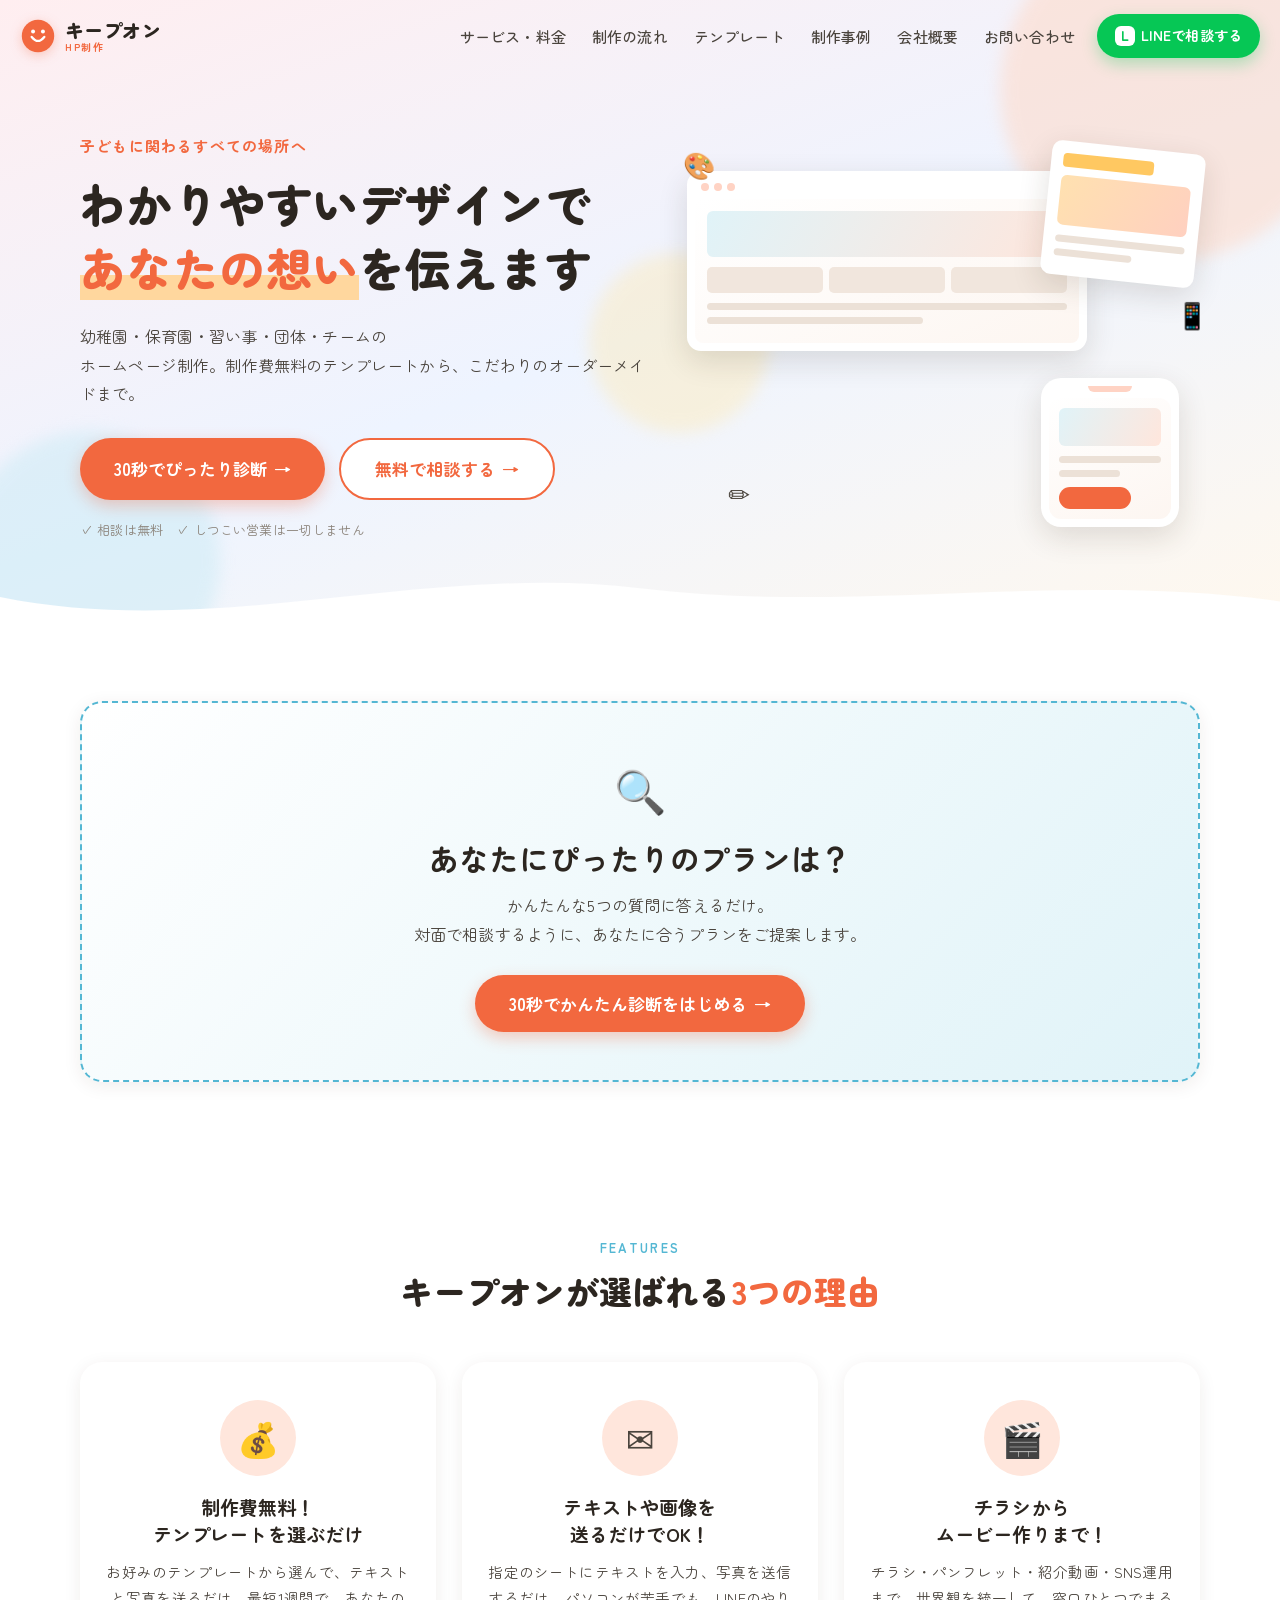
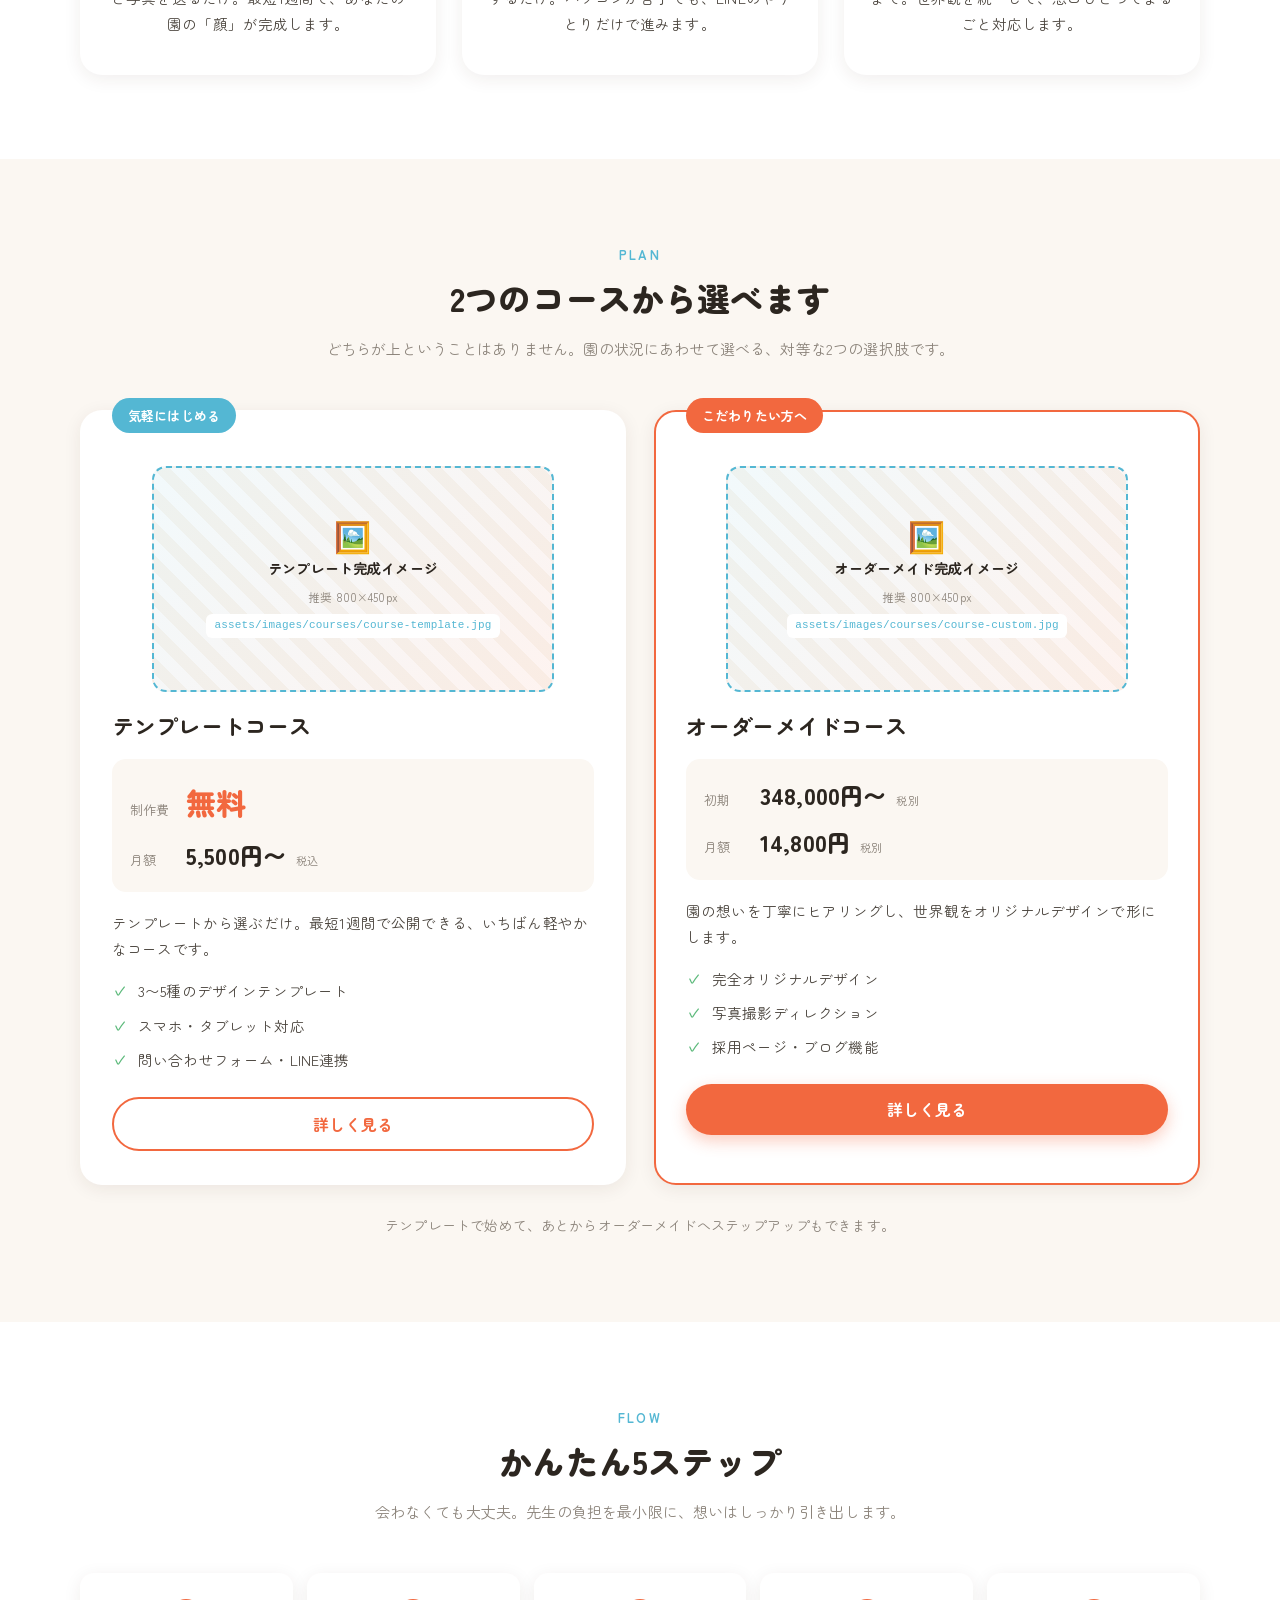
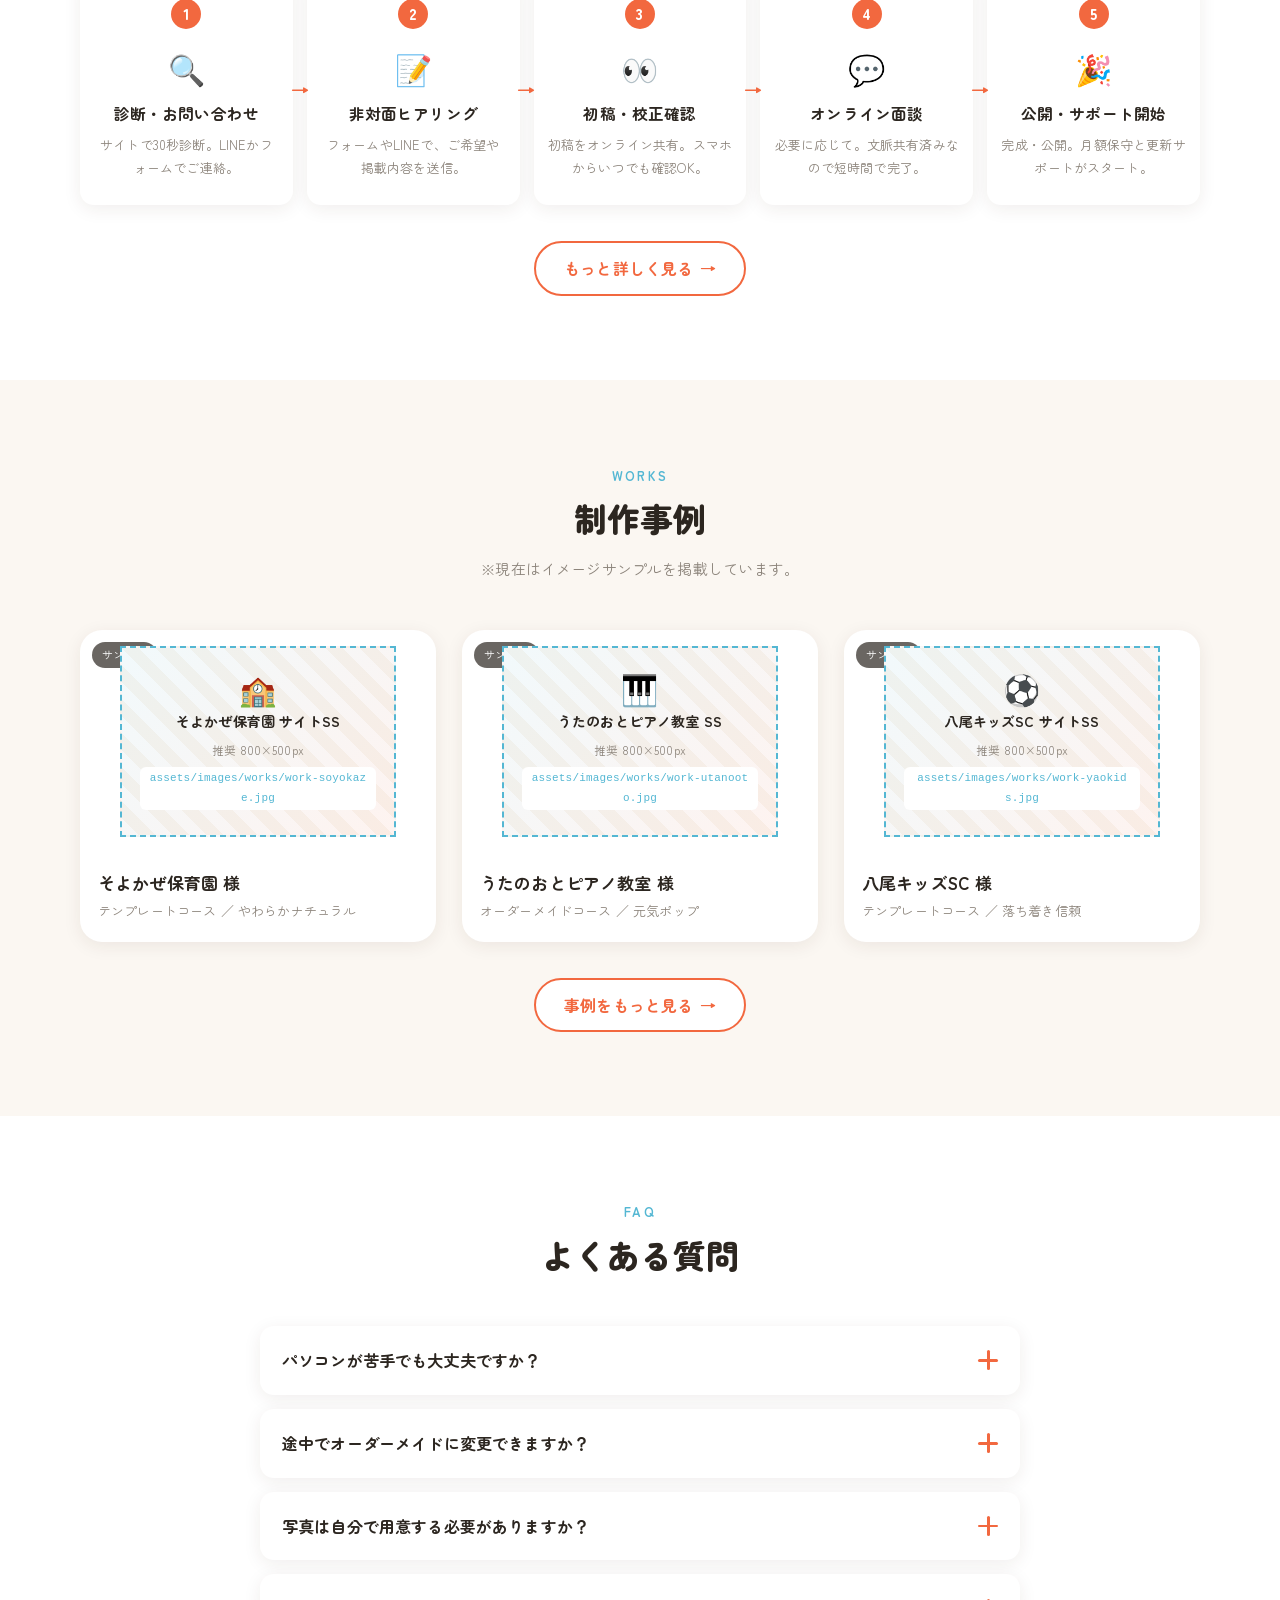
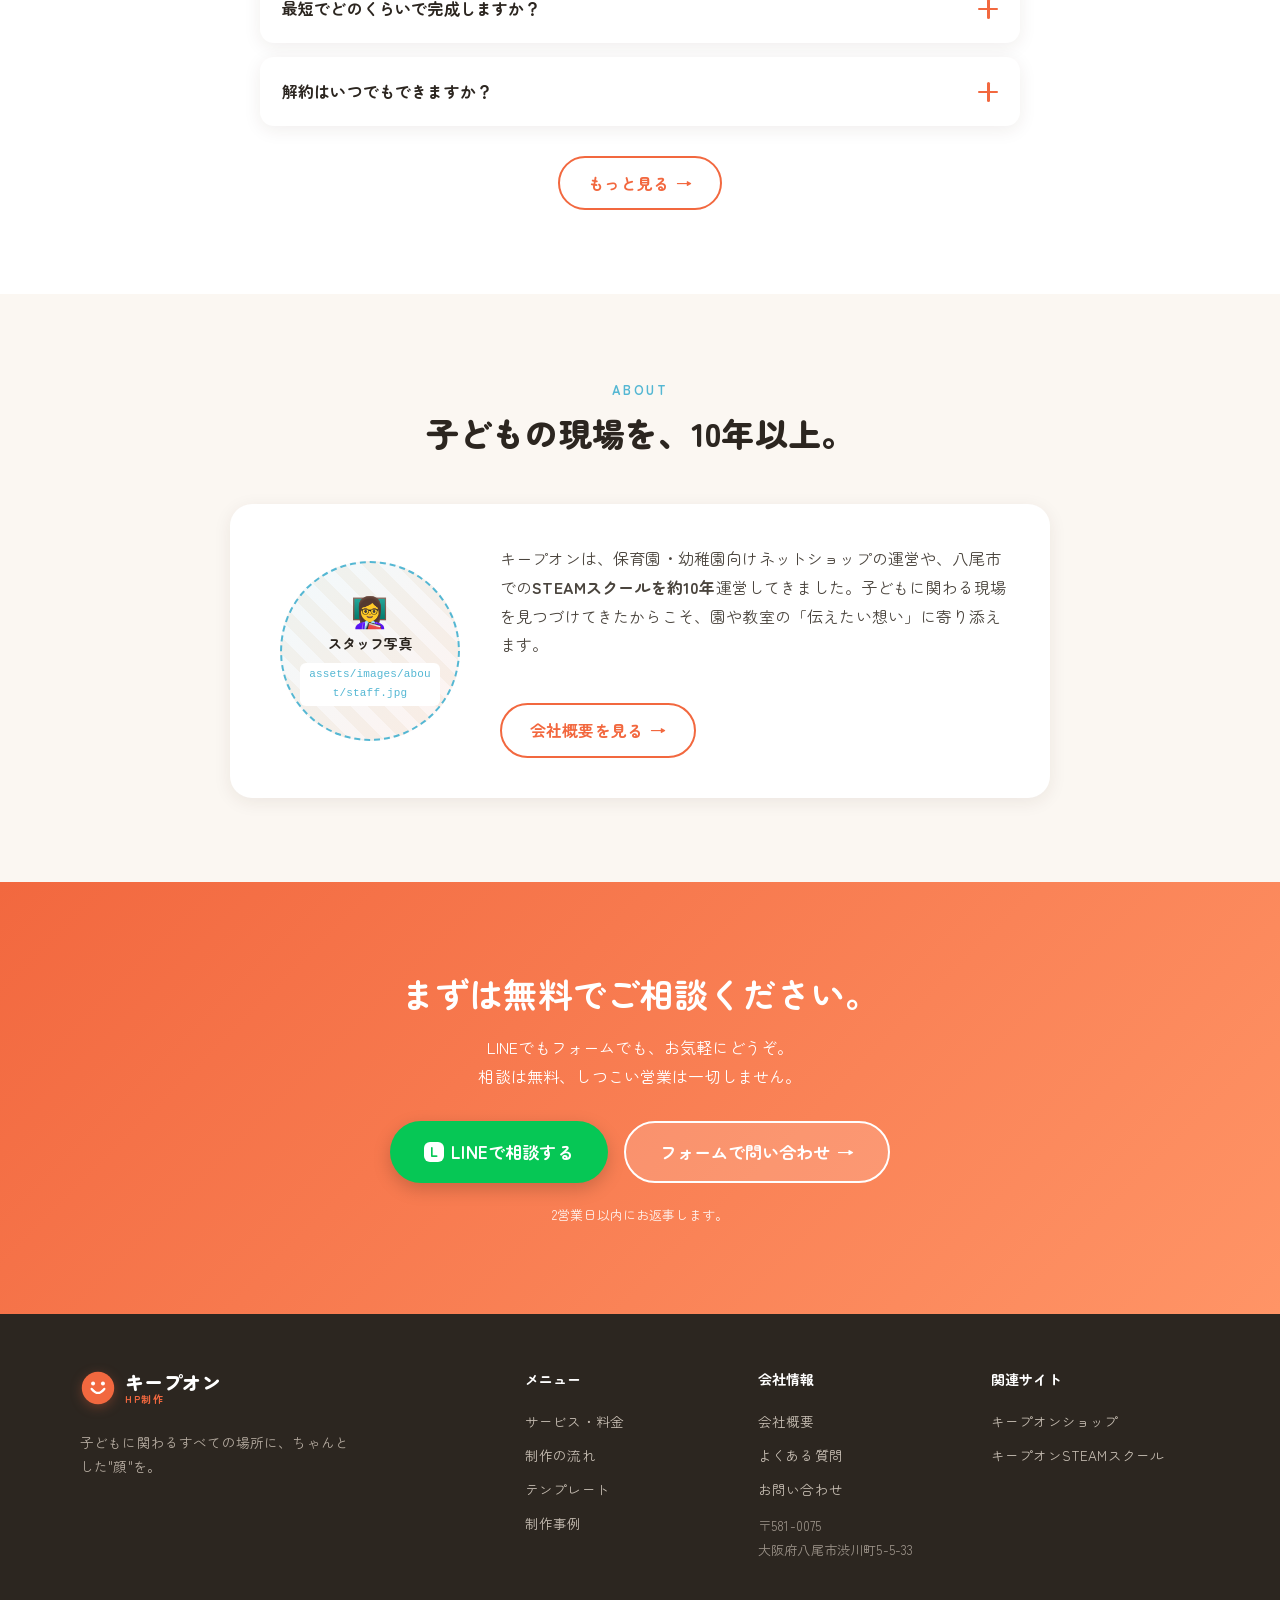
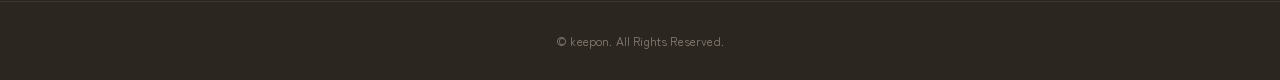
==== index.html @ 85064683 "もも更新" ====
<!DOCTYPE html>
<html lang="ja">
<head>
<meta charset="UTF-8" />
<meta name="viewport" content="width=device-width, initial-scale=1.0" />
<title>子供向けサービス専門のHP制作｜キープオン</title>
<meta name="description" content="幼稚園・保育園・習い事・団体のホームページ制作。制作費無料のテンプレートからオーダーメイドまで。大阪府八尾市。" />
<meta property="og:title" content="子供向けサービス専門のHP制作｜キープオン" />
<meta property="og:description" content="幼稚園・保育園・習い事・団体のホームページ制作。制作費無料のテンプレートからオーダーメイドまで。" />
<meta property="og:type" content="website" />

<link rel="preconnect" href="https://fonts.googleapis.com" />
<link rel="preconnect" href="https://fonts.gstatic.com" crossorigin />
<link href="https://fonts.googleapis.com/css2?family=Zen+Maru+Gothic:wght@400;500;700;900&family=M+PLUS+Rounded+1c:wght@400;500;700&display=swap" rel="stylesheet" />
<link rel="stylesheet" href="assets/css/style.css" />

<script type="application/ld+json">
{
  "@context": "https://schema.org",
  "@type": "LocalBusiness",
  "name": "キープオン株式会社",
  "description": "子供向けサービス専門のホームページ制作。",
  "address": { "@type": "PostalAddress", "postalCode": "581-0075", "addressRegion": "大阪府", "addressLocality": "八尾市渋川町5-5-33" },
  "email": "clat2@keepon-web.com"
}
</script>
</head>
<body data-page="home">

<main id="top">

  <!-- ============ S1 メインビジュアル ============ -->
  <section class="hero">
    <div class="hero__bg" aria-hidden="true">
      <span class="blob blob--1"></span><span class="blob blob--2"></span><span class="blob blob--3"></span>
    </div>
    <div class="hero__inner container">
      <div class="hero__copy reveal">
        <p class="hero__eyebrow">子どもに関わるすべての場所へ</p>
        <h1 class="hero__title">わかりやすいデザインで<br><span class="hl">あなたの想い</span>を伝えます</h1>
        <p class="hero__lead">幼稚園・保育園・習い事・団体・チームの<br>ホームページ制作。<br class="sp-only">制作費無料のテンプレートから、こだわりのオーダーメイドまで。</p>
        <div class="hero__cta">
          <button class="btn btn--primary btn--lg" data-open-diagnosis>30秒でぴったり診断 <span class="arr">→</span></button>
          <a href="contact.html" class="btn btn--ghost btn--lg">無料で相談する <span class="arr">→</span></a>
        </div>
        <p class="hero__note">✓ 相談は無料　✓ しつこい営業は一切しません</p>
      </div>

      <div class="hero__visual reveal" aria-hidden="true">
        <div class="mock mock--laptop"><div class="mock__bar"><i></i><i></i><i></i></div><div class="mock__screen"><div class="ms-hero"></div><div class="ms-row"><span></span><span></span><span></span></div><div class="ms-line"></div><div class="ms-line short"></div></div></div>
        <div class="mock mock--phone"><div class="mock__notch"></div><div class="mock__screen"><div class="ms-hero sm"></div><div class="ms-line"></div><div class="ms-line short"></div><div class="ms-btn"></div></div></div>
        <div class="mock mock--flyer"><div class="fl-title"></div><div class="fl-img"></div><div class="ms-line"></div><div class="ms-line short"></div></div>
        <span class="float-emoji fe-1">🎨</span><span class="float-emoji fe-2">✏️</span><span class="float-emoji fe-3">📱</span>
      </div>
    </div>
    <div class="wave-divider" aria-hidden="true"><svg viewBox="0 0 1440 80" preserveAspectRatio="none"><path d="M0,40 C240,90 480,0 720,30 C960,60 1200,10 1440,45 L1440,80 L0,80 Z" fill="#ffffff"/></svg></div>
  </section>

  <!-- ============ S2 診断チャート 誘導 ============ -->
  <section class="diag-cta" id="diagnosis">
    <div class="container reveal">
      <div class="diag-cta__card">
        <span class="diag-cta__icon" aria-hidden="true">🔍</span>
        <h2 class="diag-cta__title">あなたにぴったりのプランは？</h2>
        <p class="diag-cta__sub">かんたんな5つの質問に答えるだけ。<br>対面で相談するように、あなたに合うプランをご提案します。</p>
        <button class="btn btn--primary btn--lg" data-open-diagnosis>30秒でかんたん診断をはじめる <span class="arr">→</span></button>
      </div>
    </div>
  </section>

  <!-- ============ S3 3つの特徴 ============ -->
  <section class="features section">
    <div class="container">
      <header class="section__head reveal">
        <p class="section__eyebrow">FEATURES</p>
        <h2 class="section__title">キープオンが選ばれる<span class="hl">3つの理由</span></h2>
      </header>
      <div class="features__grid">
        <article class="feature-card reveal">
          <!-- 画像差し替え任意: 線画イラスト。assets/images/features/feature-01.svg -->
          <span class="feature-card__ico" aria-hidden="true">💰</span>
          <h3>制作費無料！<br>テンプレートを選ぶだけ</h3>
          <p>お好みのテンプレートから選んで、テキストと写真を送るだけ。最短1週間で、あなたの園の「顔」が完成します。</p>
        </article>
        <article class="feature-card reveal">
          <span class="feature-card__ico" aria-hidden="true">✉️</span>
          <h3>テキストや画像を<br>送るだけでOK！</h3>
          <p>指定のシートにテキストを入力、写真を送信するだけ。パソコンが苦手でも、LINEのやりとりだけで進みます。</p>
        </article>
        <article class="feature-card reveal">
          <span class="feature-card__ico" aria-hidden="true">🎬</span>
          <h3>チラシから<br>ムービー作りまで！</h3>
          <p>チラシ・パンフレット・紹介動画・SNS運用まで。世界観を統一して、窓口ひとつでまるごと対応します。</p>
        </article>
      </div>
    </div>
  </section>

  <!-- ============ S4 コース紹介 ============ -->
  <section class="courses section section--alt" id="service">
    <div class="container">
      <header class="section__head reveal">
        <p class="section__eyebrow">PLAN</p>
        <h2 class="section__title">2つのコースから選べます</h2>
        <p class="section__desc">どちらが上ということはありません。園の状況にあわせて選べる、対等な2つの選択肢です。</p>
      </header>
      <div class="courses__grid">
        <article class="course-card reveal">
          <span class="course-card__tag tag--soft">気軽にはじめる</span>
          <figure class="img-ph" style="aspect-ratio:16/9;margin-bottom:18px">
            <!-- 画像差し替え: assets/images/courses/course-template.jpg -->
            <span class="img-ph__ico">🖼️</span>
            <span class="img-ph__label">テンプレート完成イメージ</span>
            <span class="img-ph__size">推奨 800×450px</span>
            <span class="img-ph__path">assets/images/courses/course-template.jpg</span>
          </figure>
          <h3 class="course-card__name">テンプレートコース</h3>
          <div class="course-card__price">
            <p><span class="price-label">制作費</span><span class="price-big">無料</span></p>
            <p><span class="price-label">月額</span><span class="price-mid">5,500円〜</span><small>税込</small></p>
          </div>
          <p class="course-card__desc">テンプレートから選ぶだけ。最短1週間で公開できる、いちばん軽やかなコースです。</p>
          <ul class="course-card__list"><li>3〜5種のデザインテンプレート</li><li>スマホ・タブレット対応</li><li>問い合わせフォーム・LINE連携</li></ul>
          <a href="service.html" class="btn btn--ghost btn--block">詳しく見る</a>
        </article>

        <article class="course-card course-card--accent reveal">
          <span class="course-card__tag tag--accent">こだわりたい方へ</span>
          <figure class="img-ph" style="aspect-ratio:16/9;margin-bottom:18px">
            <!-- 画像差し替え: assets/images/courses/course-custom.jpg -->
            <span class="img-ph__ico">🖼️</span>
            <span class="img-ph__label">オーダーメイド完成イメージ</span>
            <span class="img-ph__size">推奨 800×450px</span>
            <span class="img-ph__path">assets/images/courses/course-custom.jpg</span>
          </figure>
          <h3 class="course-card__name">オーダーメイドコース</h3>
          <div class="course-card__price">
            <p><span class="price-label">初期</span><span class="price-mid">348,000円〜</span><small>税別</small></p>
            <p><span class="price-label">月額</span><span class="price-mid">14,800円</span><small>税別</small></p>
          </div>
          <p class="course-card__desc">園の想いを丁寧にヒアリングし、世界観をオリジナルデザインで形にします。</p>
          <ul class="course-card__list"><li>完全オリジナルデザイン</li><li>写真撮影ディレクション</li><li>採用ページ・ブログ機能</li></ul>
          <a href="service.html" class="btn btn--primary btn--block">詳しく見る</a>
        </article>
      </div>
      <p class="courses__note reveal">テンプレートで始めて、あとからオーダーメイドへステップアップもできます。</p>
    </div>
  </section>

  <!-- ============ S5 制作の流れ ============ -->
  <section class="flow section" id="flow">
    <div class="container">
      <header class="section__head reveal">
        <p class="section__eyebrow">FLOW</p>
        <h2 class="section__title">かんたん5ステップ</h2>
        <p class="section__desc">会わなくても大丈夫。先生の負担を最小限に、想いはしっかり引き出します。</p>
      </header>
      <ol class="flow__steps">
        <li class="flow-step reveal"><span class="flow-step__num">1</span><span class="flow-step__ico" aria-hidden="true">🔍</span><h3>診断・お問い合わせ</h3><p>サイトで30秒診断。LINEかフォームでご連絡。</p></li>
        <li class="flow-step reveal"><span class="flow-step__num">2</span><span class="flow-step__ico" aria-hidden="true">📝</span><h3>非対面ヒアリング</h3><p>フォームやLINEで、ご希望や掲載内容を送信。</p></li>
        <li class="flow-step reveal"><span class="flow-step__num">3</span><span class="flow-step__ico" aria-hidden="true">👀</span><h3>初稿・校正確認</h3><p>初稿をオンライン共有。スマホからいつでも確認OK。</p></li>
        <li class="flow-step reveal"><span class="flow-step__num">4</span><span class="flow-step__ico" aria-hidden="true">💬</span><h3>オンライン面談</h3><p>必要に応じて。文脈共有済みなので短時間で完了。</p></li>
        <li class="flow-step reveal"><span class="flow-step__num">5</span><span class="flow-step__ico" aria-hidden="true">🎉</span><h3>公開・サポート開始</h3><p>完成・公開。月額保守と更新サポートがスタート。</p></li>
      </ol>
      <div style="text-align:center;margin-top:36px" class="reveal"><a href="flow.html" class="btn btn--ghost">もっと詳しく見る <span class="arr">→</span></a></div>
    </div>
  </section>

  <!-- ============ S6 制作事例 ============ -->
  <section class="works section section--alt" id="works">
    <div class="container">
      <header class="section__head reveal">
        <p class="section__eyebrow">WORKS</p>
        <h2 class="section__title">制作事例</h2>
        <p class="section__desc">※現在はイメージサンプルを掲載しています。</p>
      </header>
      <div class="works__grid">
        <article class="work-card reveal">
          <div class="work-card__thumb"><span class="work-card__badge">サンプル</span>
            <figure class="img-ph img-ph--cover">
              <!-- 画像差し替え: assets/images/works/work-soyokaze.jpg -->
              <span class="img-ph__ico">🏫</span><span class="img-ph__label">そよかぜ保育園 サイトSS</span>
              <span class="img-ph__size">推奨 800×500px</span><span class="img-ph__path">assets/images/works/work-soyokaze.jpg</span>
            </figure>
          </div>
          <h3>そよかぜ保育園 様</h3><p class="work-card__meta">テンプレートコース ／ やわらかナチュラル</p>
        </article>
        <article class="work-card reveal">
          <div class="work-card__thumb"><span class="work-card__badge">サンプル</span>
            <figure class="img-ph img-ph--cover">
              <!-- 画像差し替え: assets/images/works/work-utanooto.jpg -->
              <span class="img-ph__ico">🎹</span><span class="img-ph__label">うたのおとピアノ教室 SS</span>
              <span class="img-ph__size">推奨 800×500px</span><span class="img-ph__path">assets/images/works/work-utanooto.jpg</span>
            </figure>
          </div>
          <h3>うたのおとピアノ教室 様</h3><p class="work-card__meta">オーダーメイドコース ／ 元気ポップ</p>
        </article>
        <article class="work-card reveal">
          <div class="work-card__thumb"><span class="work-card__badge">サンプル</span>
            <figure class="img-ph img-ph--cover">
              <!-- 画像差し替え: assets/images/works/work-yaokids.jpg -->
              <span class="img-ph__ico">⚽</span><span class="img-ph__label">八尾キッズSC サイトSS</span>
              <span class="img-ph__size">推奨 800×500px</span><span class="img-ph__path">assets/images/works/work-yaokids.jpg</span>
            </figure>
          </div>
          <h3>八尾キッズSC 様</h3><p class="work-card__meta">テンプレートコース ／ 落ち着き信頼</p>
        </article>
      </div>
      <div style="text-align:center;margin-top:36px" class="reveal"><a href="works.html" class="btn btn--ghost">事例をもっと見る <span class="arr">→</span></a></div>
    </div>
  </section>

  <!-- ============ S8 よくある質問 ============ -->
  <section class="faq section" id="faq">
    <div class="container container--narrow">
      <header class="section__head reveal"><p class="section__eyebrow">FAQ</p><h2 class="section__title">よくある質問</h2></header>
      <div class="faq__list">
        <details class="faq-item reveal"><summary>パソコンが苦手でも大丈夫ですか？<span class="faq-item__icon" aria-hidden="true"></span></summary><div class="faq-item__body"><p>はい、大丈夫です。LINEでのやりとりだけで進められるよう設計しています。難しい言葉は使わず、毎日お忙しい先生に代わって私たちが形にします。</p></div></details>
        <details class="faq-item reveal"><summary>途中でオーダーメイドに変更できますか？<span class="faq-item__icon" aria-hidden="true"></span></summary><div class="faq-item__body"><p>できます。テンプレートコースで始めて、あとからオーダーメイドへステップアップする園も多くいらっしゃいます。お気軽にご相談ください。</p></div></details>
        <details class="faq-item reveal"><summary>写真は自分で用意する必要がありますか？<span class="faq-item__icon" aria-hidden="true"></span></summary><div class="faq-item__body"><p>お手持ちの写真があればお送りいただくだけでOKです。撮影が必要な場合は、撮影ディレクションのオプションもご用意しています。</p></div></details>
        <details class="faq-item reveal"><summary>最短でどのくらいで完成しますか？<span class="faq-item__icon" aria-hidden="true"></span></summary><div class="faq-item__body"><p>テンプレートコースなら最短1週間で公開できます。オーダーメイドコースは内容により4〜8週間が目安です。</p></div></details>
        <details class="faq-item reveal"><summary>解約はいつでもできますか？<span class="faq-item__icon" aria-hidden="true"></span></summary><div class="faq-item__body"><p>はい、いつでも可能です。しつこい引き止めや営業は一切いたしませんので、ご安心ください。</p></div></details>
      </div>
      <div style="text-align:center;margin-top:30px" class="reveal"><a href="faq.html" class="btn btn--ghost">もっと見る <span class="arr">→</span></a></div>
    </div>
  </section>

  <!-- ============ 会社概要（簡易） ============ -->
  <section class="about section section--alt" id="about">
    <div class="container">
      <header class="section__head reveal"><p class="section__eyebrow">ABOUT</p><h2 class="section__title">子どもの現場を、10年以上。</h2></header>
      <div class="about__inner home-about reveal">
        <figure class="img-ph img-ph--round" style="width:180px;height:180px;margin:0 auto">
          <!-- 画像差し替え: assets/images/about/staff.jpg -->
          <span class="img-ph__ico">👩‍🏫</span><span class="img-ph__label">スタッフ写真</span>
          <span class="img-ph__path">assets/images/about/staff.jpg</span>
        </figure>
        <div>
          <p class="about__lead">キープオンは、保育園・幼稚園向けネットショップの運営や、八尾市での<strong>STEAMスクールを約10年</strong>運営してきました。子どもに関わる現場を見つづけてきたからこそ、園や教室の「伝えたい想い」に寄り添えます。</p>
          <a href="about.html" class="btn btn--ghost" style="margin-top:18px">会社概要を見る <span class="arr">→</span></a>
        </div>
      </div>
    </div>
  </section>

  <!-- ============ S9 最終CTA ============ -->
  <section class="final-cta" id="contact-cta">
    <div class="container reveal">
      <h2 class="final-cta__title">まずは無料でご相談ください。</h2>
      <p class="final-cta__sub">LINEでもフォームでも、お気軽にどうぞ。<br>相談は無料、しつこい営業は一切しません。</p>
      <div class="final-cta__actions">
        <a href="#" data-line-btn class="btn btn--line btn--lg"><span class="ico-line" aria-hidden="true"></span>LINEで相談する</a>
        <button class="btn btn--ghost-white btn--lg" data-open-form>フォームで問い合わせ <span class="arr">→</span></button>
      </div>
      <p class="final-cta__note">2営業日以内にお返事します。</p>
    </div>
  </section>

</main>

<script src="assets/js/config.js"></script>
<script src="assets/js/layout.js"></script>
<script src="assets/js/diagnosis.js"></script>
<script src="assets/js/main.js"></script>
</body>
</html>
---- assets/css/style.css ----
/* =========================================================
   キープオン HP制作サービス — スタイルシート
   ========================================================= */

:root {
  /* Brand palette */
  --c-primary: #F2683F;        /* coral */
  --c-primary-dark: #DE5630;
  --c-primary-soft: #FFE6DC;
  --c-accent: #54B7D3;         /* sky */
  --c-accent-soft: #E0F3F8;
  --c-sub: #FFC861;            /* egg yellow */
  --c-success: #5BB97A;        /* green */
  --c-line: #06C755;           /* LINE green */

  /* Backgrounds */
  --bg: #ffffff;
  --bg-alt: #FBF7F2;           /* warm cream */
  --bg-pink: #FFEEF0;
  --bg-blue: #EEF4FF;
  --bg-cream: #FFF8EE;

  /* Text */
  --t-head: #2c2620;
  --t-body: #4a443d;
  --t-mute: #8b837a;

  --radius: 14px;
  --radius-lg: 22px;
  --shadow: 0 4px 18px rgba(60, 40, 20, 0.08);
  --shadow-hi: 0 10px 30px rgba(60, 40, 20, 0.14);
  --container: 1120px;

  --font-round: "Zen Maru Gothic", "M PLUS Rounded 1c", system-ui, sans-serif;
}

/* ---------- Reset ---------- */
*, *::before, *::after { box-sizing: border-box; }
html { scroll-behavior: smooth; -webkit-text-size-adjust: 100%; }
body {
  margin: 0;
  font-family: var(--font-round);
  color: var(--t-body);
  background: var(--bg);
  line-height: 1.8;
  font-size: 16px;
  letter-spacing: .01em;
  -webkit-font-smoothing: antialiased;
}
img, svg { max-width: 100%; display: block; }
a { color: inherit; text-decoration: none; }
h1, h2, h3, h4 { color: var(--t-head); line-height: 1.4; margin: 0; }
p { margin: 0; }
ul, ol { margin: 0; padding: 0; list-style: none; }
button { font-family: inherit; cursor: pointer; border: none; background: none; }

.sr-only { position: absolute; width: 1px; height: 1px; padding: 0; margin: -1px; overflow: hidden; clip: rect(0 0 0 0); white-space: nowrap; }
.sp-only { display: none; }

.container { width: min(100% - 40px, var(--container)); margin-inline: auto; }
.container--narrow { width: min(100% - 40px, 760px); }
.hl { color: var(--c-primary); }

/* ---------- Buttons ---------- */
.btn {
  display: inline-flex; align-items: center; justify-content: center; gap: .4em;
  font-family: inherit; font-weight: 700; font-size: 16px;
  padding: 14px 28px; border-radius: 999px; min-height: 48px;
  transition: transform .18s ease, box-shadow .18s ease, background-color .18s ease;
  text-align: center; line-height: 1.4;
}
.btn .arr { transition: transform .2s ease; }
.btn:hover .arr { transform: translateX(3px); }
.btn--lg { font-size: 17px; padding: 17px 34px; min-height: 56px; }
.btn--block { display: flex; width: 100%; }

.btn--primary { background: var(--c-primary); color: #fff; box-shadow: 0 6px 16px rgba(242,104,63,.32); }
.btn--primary:hover { background: var(--c-primary-dark); transform: translateY(-2px); box-shadow: 0 10px 22px rgba(242,104,63,.4); }

.btn--ghost { background: #fff; color: var(--c-primary); border: 2px solid var(--c-primary); }
.btn--ghost:hover { background: var(--c-primary-soft); transform: translateY(-2px); }

.btn--ghost-white { background: rgba(255,255,255,.15); color: #fff; border: 2px solid #fff; }
.btn--ghost-white:hover { background: #fff; color: var(--c-primary); transform: translateY(-2px); }

.btn--line { background: var(--c-line); color: #fff; box-shadow: 0 6px 16px rgba(6,199,85,.3); }
.btn--line:hover { background: #05a948; transform: translateY(-2px); }
.ico-line { width: 20px; height: 20px; border-radius: 6px; background: #fff; position: relative; display: inline-block; }
.ico-line::after { content: "L"; position: absolute; inset: 0; display: grid; place-items: center; color: var(--c-line); font-weight: 900; font-size: 13px; }

/* ---------- Header ---------- */
.header {
  position: fixed; top: 0; left: 0; right: 0; z-index: 100;
  transition: background-color .3s ease, box-shadow .3s ease;
}
.header.is-scrolled { background: rgba(255,255,255,.88); backdrop-filter: blur(10px); box-shadow: 0 2px 14px rgba(60,40,20,.07); }
.header__inner { display: flex; align-items: center; gap: 20px; width: min(100% - 40px, 1240px); margin-inline: auto; height: 72px; }
.logo { display: inline-flex; align-items: center; gap: 9px; font-weight: 900; }
.logo__mark { display: grid; place-items: center; filter: drop-shadow(0 3px 6px rgba(242,104,63,.3)); }
.logo__text { font-size: 19px; color: var(--t-head); line-height: 1.1; display: flex; flex-direction: column; }
.logo__text small { font-size: 10px; color: var(--c-primary); font-weight: 700; letter-spacing: .15em; }
.nav { display: flex; gap: 22px; margin-left: auto; font-weight: 500; font-size: 15px; }
.nav a { position: relative; padding: 4px 2px; color: var(--t-body); }
.nav a::after { content: ""; position: absolute; left: 0; bottom: -2px; width: 0; height: 2px; background: var(--c-primary); border-radius: 2px; transition: width .25s ease; }
.nav a:hover { color: var(--c-primary); }
.nav a:hover::after { width: 100%; }
.header__cta { padding: 10px 18px; min-height: 44px; font-size: 14px; }
.hamburger { display: none; flex-direction: column; gap: 5px; width: 44px; height: 44px; align-items: center; justify-content: center; }
.hamburger span { width: 24px; height: 2.5px; background: var(--t-head); border-radius: 2px; transition: transform .3s ease, opacity .3s ease; }
.hamburger.is-open span:nth-child(1) { transform: translateY(7.5px) rotate(45deg); }
.hamburger.is-open span:nth-child(2) { opacity: 0; }
.hamburger.is-open span:nth-child(3) { transform: translateY(-7.5px) rotate(-45deg); }

/* ---------- Hero ---------- */
.hero { position: relative; padding: 132px 0 90px; overflow: hidden; background: linear-gradient(160deg, var(--bg-pink) 0%, var(--bg-blue) 52%, var(--bg-cream) 100%); }
.hero__bg { position: absolute; inset: 0; pointer-events: none; }
.blob { position: absolute; border-radius: 50%; filter: blur(8px); opacity: .55; }
.blob--1 { width: 340px; height: 340px; background: #FFD9C7; top: -80px; right: -60px; }
.blob--2 { width: 260px; height: 260px; background: #CDEBF5; bottom: -60px; left: -40px; }
.blob--3 { width: 180px; height: 180px; background: #FFE9B0; top: 40%; left: 46%; opacity: .4; }
.hero__inner { position: relative; display: grid; grid-template-columns: 1.05fr .95fr; gap: 40px; align-items: center; }
.hero__eyebrow { color: var(--c-primary); font-weight: 700; font-size: 15px; letter-spacing: .08em; margin-bottom: 12px; }
.hero__title { font-size: clamp(28px, 4.4vw, 46px); font-weight: 900; letter-spacing: .01em; }
.hero__title .hl { background: linear-gradient(transparent 62%, #FFD79E 62%); }
.hero__lead { margin: 22px 0 30px; font-size: 16px; color: var(--t-body); }
.hero__cta { display: flex; flex-wrap: wrap; gap: 14px; }
.hero__note { margin-top: 18px; font-size: 13px; color: var(--t-mute); }

/* Hero visual / mockups */
.hero__visual { position: relative; min-height: 380px; }
.mock { position: absolute; background: #fff; box-shadow: var(--shadow-hi); }
.mock__screen { background: linear-gradient(155deg, #fff, #fdf6f1); overflow: hidden; }
.mock--laptop { width: 78%; border-radius: 14px; padding: 8px; top: 24px; left: 0; }
.mock--laptop .mock__bar { display: flex; gap: 5px; padding: 4px 6px 8px; }
.mock--laptop .mock__bar i { width: 8px; height: 8px; border-radius: 50%; background: #ffd3c4; }
.mock--laptop .mock__screen { border-radius: 8px; padding: 12px; }
.mock--phone { width: 27%; border-radius: 20px; padding: 8px; bottom: 0; right: 4%; z-index: 3; }
.mock--phone .mock__notch { width: 36%; height: 6px; background: #ffd3c4; border-radius: 0 0 8px 8px; margin: 0 auto 6px; }
.mock--phone .mock__screen { border-radius: 12px; padding: 10px; }
.mock--flyer { width: 30%; border-radius: 10px; padding: 12px; top: 0; right: 0; z-index: 2; transform: rotate(6deg); }
.ms-hero { height: 46px; border-radius: 6px; background: linear-gradient(120deg, var(--c-accent-soft), var(--c-primary-soft)); margin-bottom: 10px; }
.ms-hero.sm { height: 38px; }
.ms-row { display: flex; gap: 6px; margin-bottom: 10px; }
.ms-row span { flex: 1; height: 26px; border-radius: 5px; background: #f1e6dd; }
.ms-line { height: 7px; border-radius: 4px; background: #ece1d7; margin-bottom: 7px; }
.ms-line.short { width: 60%; }
.ms-btn { height: 22px; width: 70%; border-radius: 999px; background: var(--c-primary); margin-top: 10px; }
.fl-title { height: 14px; width: 70%; border-radius: 4px; background: var(--c-sub); margin-bottom: 8px; }
.fl-img { height: 50px; border-radius: 6px; background: linear-gradient(120deg, #ffe1b0, #ffd0c0); margin-bottom: 10px; }
.float-emoji { position: absolute; font-size: 26px; animation: floaty 4s ease-in-out infinite; }
.fe-1 { top: -6px; left: -4px; }
.fe-2 { bottom: 10px; left: 8%; animation-delay: 1.2s; }
.fe-3 { top: 38%; right: -8px; animation-delay: .6s; }
@keyframes floaty { 0%,100% { transform: translateY(0) rotate(-4deg); } 50% { transform: translateY(-10px) rotate(4deg); } }

.wave-divider { position: absolute; left: 0; right: 0; bottom: -1px; line-height: 0; }
.wave-divider svg { width: 100%; height: 70px; }

/* ---------- Section base ---------- */
.section { padding: 84px 0; }
.section--alt { background: var(--bg-alt); }
.section__head { text-align: center; margin-bottom: 48px; }
.section__eyebrow { color: var(--c-accent); font-weight: 700; letter-spacing: .18em; font-size: 13px; margin-bottom: 8px; }
.section__title { font-size: clamp(24px, 3.2vw, 33px); font-weight: 900; }
.section__desc { margin-top: 14px; color: var(--t-mute); font-size: 15px; }

/* ---------- Diag CTA ---------- */
.diag-cta { padding: 70px 0; background: var(--bg); }
.diag-cta__card {
  text-align: center; background: linear-gradient(135deg, #fff, var(--c-accent-soft));
  border: 2px dashed var(--c-accent); border-radius: var(--radius-lg);
  padding: 48px 28px; box-shadow: var(--shadow);
}
.diag-cta__icon { font-size: 42px; display: block; }
.diag-cta__title { font-size: clamp(22px, 3vw, 30px); margin: 10px 0 12px; }
.diag-cta__sub { color: var(--t-body); margin-bottom: 26px; }

/* ---------- Features ---------- */
.features__grid { display: grid; grid-template-columns: repeat(3, 1fr); gap: 26px; }
.feature-card { background: #fff; border-radius: var(--radius-lg); padding: 38px 26px; text-align: center; box-shadow: var(--shadow); transition: transform .2s ease, box-shadow .2s ease; }
.feature-card:hover { transform: translateY(-6px); box-shadow: var(--shadow-hi); }
.feature-card__ico { display: inline-grid; place-items: center; width: 76px; height: 76px; border-radius: 50%; background: var(--c-primary-soft); font-size: 34px; margin-bottom: 18px; }
.feature-card h3 { font-size: 19px; margin-bottom: 12px; }
.feature-card p { font-size: 14.5px; color: var(--t-body); }

/* ---------- Courses ---------- */
.courses__grid { display: grid; grid-template-columns: repeat(2, 1fr); gap: 28px; }
.course-card { position: relative; background: #fff; border-radius: var(--radius-lg); padding: 38px 30px 32px; box-shadow: var(--shadow); border: 2px solid transparent; transition: transform .2s ease, box-shadow .2s ease; }
.course-card:hover { transform: translateY(-5px); box-shadow: var(--shadow-hi); }
.course-card--accent { border-color: var(--c-primary); }
.course-card__tag { position: absolute; top: -14px; left: 30px; font-size: 13px; font-weight: 700; padding: 6px 16px; border-radius: 999px; }
.tag--soft { background: var(--c-accent); color: #fff; }
.tag--accent { background: var(--c-primary); color: #fff; }
.course-card__name { font-size: 22px; margin: 8px 0 18px; }
.course-card__price { background: var(--bg-alt); border-radius: var(--radius); padding: 16px 18px; margin-bottom: 18px; }
.course-card__price p { display: flex; align-items: baseline; gap: 10px; }
.course-card__price p + p { margin-top: 6px; }
.price-label { font-size: 13px; color: var(--t-mute); width: 46px; }
.price-big { font-size: 30px; font-weight: 900; color: var(--c-primary); }
.price-mid { font-size: 23px; font-weight: 900; color: var(--t-head); }
.course-card__price small { font-size: 11px; color: var(--t-mute); }
.course-card__desc { font-size: 14.5px; margin-bottom: 16px; }
.course-card__list { margin-bottom: 24px; }
.course-card__list li { position: relative; padding-left: 26px; font-size: 14.5px; margin-bottom: 8px; }
.course-card__list li::before { content: "✓"; position: absolute; left: 0; top: 0; color: var(--c-success); font-weight: 900; }
.courses__note { text-align: center; margin-top: 28px; color: var(--t-mute); font-size: 14px; }

/* ---------- Flow ---------- */
.flow__steps { display: grid; grid-template-columns: repeat(5, 1fr); gap: 14px; counter-reset: step; }
.flow-step { position: relative; text-align: center; background: #fff; border-radius: var(--radius); padding: 26px 14px; box-shadow: var(--shadow); }
.flow-step:not(:last-child)::after { content: "→"; position: absolute; top: 50%; right: -16px; transform: translateY(-50%); color: var(--c-primary); font-weight: 900; font-size: 18px; z-index: 2; }
.flow-step__num { display: inline-grid; place-items: center; width: 30px; height: 30px; border-radius: 50%; background: var(--c-primary); color: #fff; font-weight: 900; font-size: 15px; }
.flow-step__ico { display: block; font-size: 30px; margin: 12px 0 8px; }
.flow-step h3 { font-size: 15.5px; margin-bottom: 8px; }
.flow-step p { font-size: 13px; color: var(--t-mute); }

/* ---------- Works ---------- */
.works__grid { display: grid; grid-template-columns: repeat(3, 1fr); gap: 26px; }
.work-card { background: #fff; border-radius: var(--radius-lg); overflow: hidden; box-shadow: var(--shadow); transition: transform .2s ease, box-shadow .2s ease; }
.work-card:hover { transform: translateY(-6px); box-shadow: var(--shadow-hi); }
.work-card__thumb { position: relative; aspect-ratio: 16/10; display: grid; place-items: center; }
.thumb--natural { background: linear-gradient(135deg, #FFE3D0, #FCEFD9); }
.thumb--pop { background: linear-gradient(135deg, #FFD7E2, #D7ECFF); }
.thumb--trust { background: linear-gradient(135deg, #D9EEF5, #E3E9F7); }
.thumb-ui { width: 64%; height: 60%; background: rgba(255,255,255,.7); border-radius: 8px; box-shadow: 0 6px 16px rgba(0,0,0,.08); }
.work-card__badge { position: absolute; top: 12px; left: 12px; background: rgba(44,38,32,.7); color: #fff; font-size: 11px; padding: 3px 10px; border-radius: 999px; }
.work-card h3 { font-size: 17px; padding: 18px 18px 4px; }
.work-card__meta { font-size: 13px; color: var(--t-mute); padding: 0 18px 20px; }

/* ---------- FAQ ---------- */
.faq__list { display: grid; gap: 14px; }
.faq-item { background: #fff; border-radius: var(--radius); box-shadow: var(--shadow); overflow: hidden; }
.faq-item summary { list-style: none; cursor: pointer; padding: 20px 56px 20px 22px; font-weight: 700; color: var(--t-head); position: relative; font-size: 16px; }
.faq-item summary::-webkit-details-marker { display: none; }
.faq-item__icon { position: absolute; right: 22px; top: 50%; transform: translateY(-50%); width: 20px; height: 20px; }
.faq-item__icon::before, .faq-item__icon::after { content: ""; position: absolute; background: var(--c-primary); border-radius: 2px; transition: transform .3s ease; }
.faq-item__icon::before { width: 20px; height: 2.5px; top: 9px; }
.faq-item__icon::after { width: 2.5px; height: 20px; left: 9px; }
.faq-item[open] .faq-item__icon::after { transform: scaleY(0); }
.faq-item__body { padding: 0 22px 20px; }
.faq-item__body p { font-size: 14.5px; color: var(--t-body); }
.faq-item[open] summary { color: var(--c-primary); }

/* ---------- About ---------- */
.about__inner { max-width: 820px; margin-inline: auto; background: #fff; border-radius: var(--radius-lg); padding: 40px; box-shadow: var(--shadow); }
.home-about { display: grid; grid-template-columns: 200px 1fr; gap: 30px; align-items: center; }
@media (max-width: 767px) { .home-about { grid-template-columns: 1fr; text-align: center; } }
.about__lead { font-size: 16px; margin-bottom: 26px; }
.about__table { display: grid; gap: 0; }
.about__table > div { display: grid; grid-template-columns: 110px 1fr; gap: 16px; padding: 14px 0; border-top: 1px solid #f0e7dd; }
.about__table dt { color: var(--t-mute); font-size: 14px; }
.about__table dd { margin: 0; font-size: 15px; }

/* ---------- Final CTA ---------- */
.final-cta { padding: 88px 0; text-align: center; background: linear-gradient(135deg, var(--c-primary), #FF9466); color: #fff; }
.final-cta__title { color: #fff; font-size: clamp(24px, 3.4vw, 34px); }
.final-cta__sub { margin: 16px 0 30px; font-size: 16px; }
.final-cta__actions { display: flex; gap: 16px; justify-content: center; flex-wrap: wrap; }
.final-cta__note { margin-top: 20px; font-size: 13px; opacity: .9; }
.final-cta .btn--line { box-shadow: 0 6px 18px rgba(0,0,0,.18); }

/* ---------- Footer ---------- */
.footer { background: #2c2620; color: #e8ded3; padding: 56px 0 0; }
.footer__inner { display: grid; grid-template-columns: 1.2fr 2fr; gap: 40px; }
.logo--footer .logo__text { color: #fff; }
.footer__tagline { margin-top: 16px; font-size: 13.5px; color: #b8aea3; max-width: 280px; }
.footer__nav { display: grid; grid-template-columns: repeat(3, 1fr); gap: 24px; }
.footer__nav h4 { color: #fff; font-size: 14px; margin-bottom: 14px; }
.footer__nav a { display: block; font-size: 13.5px; color: #c8bfb4; padding: 5px 0; }
.footer__nav a:hover { color: var(--c-sub); }
.footer__addr { display: block; font-size: 13px; color: #9d948a; margin-top: 8px; }
.footer__copy { text-align: center; font-size: 12px; color: #8a8178; padding: 28px 0; margin-top: 40px; border-top: 1px solid #3d362e; }

/* ---------- Floating CTA (SP) ---------- */
.floating-cta { display: none; position: fixed; left: 16px; right: 16px; bottom: 16px; z-index: 90; background: var(--c-line); color: #fff; font-weight: 700; padding: 15px; border-radius: 999px; align-items: center; justify-content: center; gap: 8px; box-shadow: 0 8px 22px rgba(6,199,85,.4); }

/* ---------- Diagnosis modal ---------- */
.diag-modal, .form-modal { position: fixed; inset: 0; z-index: 200; display: grid; place-items: center; padding: 20px; }
.diag-modal[hidden], .form-modal[hidden] { display: none; }
.diag-modal__overlay, .form-modal__overlay { position: absolute; inset: 0; background: rgba(44,38,32,.55); backdrop-filter: blur(3px); animation: fade .3s ease; }
.diag-modal__panel, .form-modal__panel { position: relative; width: min(100%, 560px); max-height: 92vh; overflow-y: auto; background: #fff; border-radius: var(--radius-lg); padding: 34px 30px 36px; box-shadow: var(--shadow-hi); animation: pop .35s cubic-bezier(.2,.8,.3,1); }
.diag-modal__close, .form-modal__close { position: absolute; top: 14px; right: 16px; width: 38px; height: 38px; border-radius: 50%; font-size: 22px; color: var(--t-mute); background: var(--bg-alt); display: grid; place-items: center; }
.diag-modal__close:hover, .form-modal__close:hover { background: var(--c-primary-soft); color: var(--c-primary); }

.diag-progress { display: flex; align-items: center; gap: 12px; margin-bottom: 26px; }
.diag-progress__bar { flex: 1; height: 9px; background: var(--bg-alt); border-radius: 999px; overflow: hidden; }
.diag-progress__bar span { display: block; height: 100%; width: 20%; background: linear-gradient(90deg, var(--c-accent), var(--c-primary)); border-radius: 999px; transition: width .4s cubic-bezier(.2,.8,.3,1); }
.diag-progress__label { font-size: 13px; font-weight: 700; color: var(--c-primary); white-space: nowrap; }

.diag-stage { animation: fade .35s ease; }
.diag-q__title { font-size: clamp(19px, 2.6vw, 23px); font-weight: 900; margin-bottom: 22px; line-height: 1.5; }
.diag-q__options { display: grid; gap: 12px; }
.diag-opt { display: flex; align-items: center; gap: 12px; width: 100%; text-align: left; min-height: 56px; padding: 14px 18px; border-radius: var(--radius); border: 2px solid #f0e7dd; background: #fff; font-size: 15.5px; font-weight: 500; color: var(--t-head); transition: border-color .18s ease, background-color .18s ease, transform .12s ease; }
.diag-opt:hover { border-color: var(--c-primary); background: var(--c-primary-soft); }
.diag-opt:active { transform: scale(.99); }
.diag-opt.is-selected { border-color: var(--c-primary); background: var(--c-primary-soft); }
.diag-opt__check { width: 22px; height: 22px; border-radius: 6px; border: 2px solid #d8ccc0; flex-shrink: 0; display: grid; place-items: center; font-size: 13px; color: #fff; }
.diag-opt.is-selected .diag-opt__check { background: var(--c-primary); border-color: var(--c-primary); }
.diag-q__hint { font-size: 13px; color: var(--t-mute); margin: 14px 0 18px; }
.diag-q__actions { display: flex; gap: 12px; margin-top: 22px; }
.diag-back { font-size: 14px; color: var(--t-mute); font-weight: 500; display: inline-flex; align-items: center; gap: 4px; }
.diag-back:hover { color: var(--c-primary); }
.diag-q__actions .diag-back { margin-right: auto; align-self: center; }

/* Diagnosis result */
.diag-result { text-align: center; }
.diag-result__label { color: var(--c-accent); font-weight: 700; letter-spacing: .1em; font-size: 13px; }
.diag-result__head { font-size: 22px; font-weight: 900; margin: 6px 0 20px; }
.result-card { text-align: left; background: linear-gradient(135deg, #fff, var(--c-primary-soft)); border: 2px solid var(--c-primary); border-radius: var(--radius-lg); padding: 26px 24px; margin-bottom: 22px; }
.result-card__star { font-size: 13px; font-weight: 700; color: var(--c-primary); }
.result-card__name { font-size: 24px; font-weight: 900; margin: 4px 0 12px; }
.result-card__price { display: flex; gap: 16px; flex-wrap: wrap; font-weight: 900; color: var(--t-head); margin-bottom: 16px; font-size: 16px; }
.result-card__price .price-cell span { color: var(--c-primary); }
.result-card__reason { font-size: 14.5px; color: var(--t-body); }
.result-opts { text-align: left; background: var(--c-accent-soft); border-radius: var(--radius); padding: 18px 20px; margin-bottom: 24px; }
.result-opts h4 { font-size: 15px; margin-bottom: 10px; }
.result-opts li { position: relative; padding-left: 26px; font-size: 14.5px; margin-bottom: 6px; }
.result-opts li::before { content: "✔"; position: absolute; left: 0; color: var(--c-success); font-weight: 900; }
.diag-result__actions { display: grid; gap: 12px; }
.diag-result__again { margin-top: 16px; font-size: 14px; color: var(--t-mute); }
.diag-result__again:hover { color: var(--c-primary); }

/* ---------- Contact form ---------- */
.form-modal__title { font-size: 22px; margin-bottom: 6px; }
.form-modal__lead { font-size: 14px; color: var(--t-mute); margin-bottom: 22px; }
.cform { display: grid; gap: 16px; }
.cform__field { display: grid; gap: 6px; }
.cform__field > span, .cform__field legend { font-size: 14px; font-weight: 700; color: var(--t-head); }
.cform__field em { color: #fff; background: var(--c-primary); font-size: 11px; font-style: normal; padding: 1px 7px; border-radius: 4px; margin-left: 6px; }
.cform__field small { color: var(--t-mute); font-size: 11px; font-weight: 500; margin-left: 6px; }
.cform input, .cform textarea { font-family: inherit; font-size: 16px; padding: 12px 14px; border: 2px solid #ece1d7; border-radius: 10px; background: var(--bg-alt); color: var(--t-head); transition: border-color .18s ease, background-color .18s ease; }
.cform input:focus, .cform textarea:focus { outline: none; border-color: var(--c-primary); background: #fff; }
.cform__field.invalid input, .cform__field.invalid textarea { border-color: #e2574a; background: #fdeeec; }
.cform fieldset { border: none; padding: 0; margin: 0; display: grid; gap: 8px; }
.cform__check { display: flex; align-items: center; gap: 8px; font-size: 14.5px; font-weight: 500; color: var(--t-body); }
.cform__check input { width: 18px; height: 18px; accent-color: var(--c-primary); }
.cform__note { font-size: 12px; color: var(--t-mute); text-align: center; }
.cform__done { text-align: center; padding: 30px 10px; }
.cform__done-ico { font-size: 50px; display: block; margin-bottom: 12px; }
.cform__done h3 { font-size: 21px; margin-bottom: 12px; }

/* ---------- Reveal animation ---------- */
.reveal { opacity: 0; transform: translateY(28px); transition: opacity .6s ease, transform .6s cubic-bezier(.2,.8,.3,1); }
.reveal.is-visible { opacity: 1; transform: none; }

@keyframes fade { from { opacity: 0; } to { opacity: 1; } }
@keyframes pop { from { opacity: 0; transform: translateY(20px) scale(.97); } to { opacity: 1; transform: none; } }

@media (prefers-reduced-motion: reduce) {
  *, *::before, *::after { animation-duration: .01ms !important; transition-duration: .01ms !important; scroll-behavior: auto; }
  .reveal { opacity: 1; transform: none; }
}

/* =========================================================
   Image placeholder（あとで <img> に差し替える枠）
   ========================================================= */
.img-ph {
  position: relative; display: flex; flex-direction: column;
  align-items: center; justify-content: center; gap: 6px; text-align: center;
  background:
    linear-gradient(135deg, rgba(84,183,211,.08), rgba(242,104,63,.08)),
    repeating-linear-gradient(45deg, #fff 0 12px, #fbf7f2 12px 24px);
  border: 2px dashed var(--c-accent); border-radius: var(--radius);
  color: var(--t-mute); padding: 18px; min-height: 120px; overflow: hidden;
}
.img-ph__ico { font-size: 30px; line-height: 1; }
.img-ph__label { font-weight: 700; color: var(--t-head); font-size: 14px; }
.img-ph__size { font-size: 11.5px; color: var(--t-mute); }
.img-ph__path { font-size: 11px; color: var(--c-accent); font-family: ui-monospace, "SF Mono", Consolas, monospace; word-break: break-all; background: #fff; padding: 2px 8px; border-radius: 6px; }
.img-ph--round { border-radius: 50%; aspect-ratio: 1; }
.img-ph--cover { position: absolute; inset: 0; min-height: 0; border-radius: inherit; }

/* =========================================================
   Sub-page common（パンくず・ページ見出し）
   ========================================================= */
.page-head { padding: 104px 0 36px; background: linear-gradient(160deg, var(--bg-pink), var(--bg-blue)); }
.breadcrumb { display: flex; flex-wrap: wrap; gap: 8px; font-size: 13px; color: var(--t-mute); margin-bottom: 14px; }
.breadcrumb a:hover { color: var(--c-primary); }
.breadcrumb [aria-current] { color: var(--t-head); }
.page-head__eyebrow { color: var(--c-accent); font-weight: 700; letter-spacing: .16em; font-size: 13px; margin-bottom: 4px; }
.page-head__title { font-size: clamp(26px, 4vw, 38px); font-weight: 900; }
.nav a.is-active { color: var(--c-primary); }
.nav a.is-active::after { width: 100%; }

.lead-block { max-width: 760px; margin: 0 auto 44px; text-align: center; color: var(--t-body); font-size: 16px; }

/* コース比較テーブル */
.compare-wrap { overflow-x: auto; -webkit-overflow-scrolling: touch; margin-bottom: 16px; }
.compare { width: 100%; min-width: 560px; border-collapse: separate; border-spacing: 0; background: #fff; border-radius: var(--radius-lg); overflow: hidden; box-shadow: var(--shadow); }
.compare th, .compare td { padding: 16px 18px; text-align: center; border-bottom: 1px solid #f2ebe3; font-size: 15px; }
.compare thead th { background: var(--bg-alt); font-size: 16px; }
.compare thead th.is-accent { background: var(--c-primary); color: #fff; }
.compare tbody th { text-align: left; color: var(--t-mute); font-weight: 700; background: #fff; }
.compare tr:last-child td, .compare tr:last-child th { border-bottom: none; }
.compare .yes { color: var(--c-success); font-weight: 900; }
.compare .no { color: #c9bcae; }
.compare .price-em { color: var(--c-primary); font-weight: 900; font-size: 17px; }

/* オプションカード */
.opt-grid { display: grid; grid-template-columns: repeat(4, 1fr); gap: 20px; }
.opt-card { background: #fff; border-radius: var(--radius-lg); padding: 28px 20px; text-align: center; box-shadow: var(--shadow); transition: transform .2s ease, box-shadow .2s ease; }
.opt-card:hover { transform: translateY(-5px); box-shadow: var(--shadow-hi); }
.opt-card__ico { font-size: 34px; }
.opt-card h3 { font-size: 17px; margin: 12px 0 8px; }
.opt-card__price { color: var(--c-primary); font-weight: 900; font-size: 16px; margin-bottom: 8px; }
.opt-card p { font-size: 13.5px; color: var(--t-mute); }

/* パッケージ訴求 */
.package { background: linear-gradient(135deg, var(--c-accent-soft), #fff); border: 2px solid var(--c-accent); border-radius: var(--radius-lg); padding: 36px; text-align: center; box-shadow: var(--shadow); }
.package__strike { color: var(--t-mute); text-decoration: line-through; font-size: 16px; }
.package__price { font-size: clamp(30px, 5vw, 44px); font-weight: 900; color: var(--c-primary); margin: 6px 0 10px; }
.package__price small { font-size: 15px; color: var(--t-body); }

/* 詳細セクション（service下部の各コース解説） */
.detail-block { background: #fff; border-radius: var(--radius-lg); padding: 36px; box-shadow: var(--shadow); margin-bottom: 28px; }
.detail-block h3 { font-size: 22px; margin-bottom: 8px; }
.detail-grid { display: grid; grid-template-columns: 1fr 1fr; gap: 30px; align-items: center; }
.detail-block ul li { position: relative; padding-left: 26px; margin-bottom: 8px; font-size: 15px; }
.detail-block ul li::before { content: "✓"; position: absolute; left: 0; color: var(--c-success); font-weight: 900; }

/* 縦型タイムライン（flowページ） */
.timeline { max-width: 760px; margin: 0 auto; position: relative; }
.timeline::before { content: ""; position: absolute; left: 27px; top: 10px; bottom: 10px; width: 3px; background: linear-gradient(var(--c-accent), var(--c-primary)); border-radius: 3px; }
.tl-item { position: relative; display: grid; grid-template-columns: 56px 1fr; gap: 22px; margin-bottom: 24px; }
.tl-num { width: 56px; height: 56px; border-radius: 50%; background: var(--c-primary); color: #fff; font-weight: 900; font-size: 22px; display: grid; place-items: center; z-index: 2; box-shadow: 0 4px 12px rgba(242,104,63,.35); }
.tl-body { background: #fff; border-radius: var(--radius-lg); padding: 22px 24px; box-shadow: var(--shadow); }
.tl-body h3 { font-size: 19px; margin-bottom: 8px; }
.tl-tools { display: inline-flex; flex-wrap: wrap; gap: 6px; margin-top: 12px; }
.tl-tools span { font-size: 12px; background: var(--c-accent-soft); color: #2f7e93; padding: 4px 12px; border-radius: 999px; font-weight: 700; }

/* テンプレート・事例グリッド */
.card-grid { display: grid; grid-template-columns: repeat(3, 1fr); gap: 26px; }
.gcard { background: #fff; border-radius: var(--radius-lg); overflow: hidden; box-shadow: var(--shadow); transition: transform .2s ease, box-shadow .2s ease; display: flex; flex-direction: column; }
.gcard:hover { transform: translateY(-6px); box-shadow: var(--shadow-hi); }
.gcard__thumb { position: relative; aspect-ratio: 16/10; }
.gcard__body { padding: 18px 20px 22px; display: flex; flex-direction: column; gap: 8px; flex: 1; }
.gcard__body h3 { font-size: 17px; }
.gcard__tags { display: flex; flex-wrap: wrap; gap: 6px; }
.chip { font-size: 12px; padding: 3px 12px; border-radius: 999px; background: var(--c-primary-soft); color: var(--c-primary-dark); font-weight: 700; }
.chip--accent { background: var(--c-accent-soft); color: #2f7e93; }
.gcard__link { margin-top: auto; color: var(--c-primary); font-weight: 700; font-size: 14px; }
.gcard__link:hover { text-decoration: underline; }

/* フィルター */
.filter-bar { display: flex; flex-wrap: wrap; gap: 10px; justify-content: center; margin-bottom: 36px; }
.filter-btn { font-size: 14px; font-weight: 700; padding: 9px 20px; border-radius: 999px; border: 2px solid #eadfd4; background: #fff; color: var(--t-body); transition: all .18s ease; }
.filter-btn:hover { border-color: var(--c-primary); color: var(--c-primary); }
.filter-btn.is-active { background: var(--c-primary); border-color: var(--c-primary); color: #fff; }

/* before/after（事例詳細） */
.ba-grid { display: grid; grid-template-columns: 1fr 1fr; gap: 24px; }
.ba-col h3 { text-align: center; font-size: 16px; margin-bottom: 12px; }
.ba-col .badge-old { color: var(--t-mute); }
.ba-col .badge-new { color: var(--c-primary); }
.quote { background: var(--c-accent-soft); border-left: 5px solid var(--c-accent); border-radius: 0 var(--radius) var(--radius) 0; padding: 24px 28px; font-size: 16px; }
.quote cite { display: block; margin-top: 12px; font-style: normal; font-size: 14px; color: var(--t-mute); }
.data-table { width: 100%; background: #fff; border-radius: var(--radius); overflow: hidden; box-shadow: var(--shadow); }
.data-table th, .data-table td { padding: 14px 18px; text-align: left; border-bottom: 1px solid #f2ebe3; font-size: 15px; }
.data-table th { color: var(--t-mute); width: 130px; font-weight: 700; }
.data-table tr:last-child th, .data-table tr:last-child td { border-bottom: none; }

/* FAQページ カテゴリ */
.faq-cat { margin-bottom: 40px; }
.faq-cat__title { font-size: 19px; margin-bottom: 16px; display: flex; align-items: center; gap: 10px; }
.faq-cat__title::before { content: ""; width: 6px; height: 22px; background: var(--c-primary); border-radius: 3px; }

/* 会社概要 */
.about-msg { display: grid; grid-template-columns: 240px 1fr; gap: 36px; align-items: start; }
.map-embed { width: 100%; aspect-ratio: 16/7; border: 0; border-radius: var(--radius-lg); box-shadow: var(--shadow); }

/* お問い合わせページ */
.contact-grid { display: grid; grid-template-columns: 1fr 1.2fr; gap: 30px; }
.contact-card { background: #fff; border-radius: var(--radius-lg); padding: 34px 30px; box-shadow: var(--shadow); }
.contact-card h2 { font-size: 21px; margin-bottom: 8px; }
.contact-card__sub { color: var(--t-mute); font-size: 14px; margin-bottom: 22px; }
.qr-box { width: 200px; max-width: 100%; margin: 0 auto 20px; }
.contact-note { text-align: center; color: var(--t-mute); font-size: 14px; margin-top: 28px; }
.contact-page-form { display: grid; gap: 16px; }

.cta-band { text-align: center; }
.cta-band .btn { margin: 6px; }

/* =========================================================
   Responsive
   ========================================================= */
@media (max-width: 1023px) {
  .nav { gap: 16px; font-size: 14px; }
  .hero__visual { min-height: 320px; }
  .flow__steps { grid-template-columns: repeat(3, 1fr); }
  .flow-step:nth-child(3)::after { display: none; }
}

@media (max-width: 767px) {
  .sp-only { display: inline; }
  body { font-size: 15.5px; }

  /* header */
  .nav {
    position: fixed; inset: 0 0 0 auto; width: min(78%, 320px); background: #fff;
    flex-direction: column; gap: 0; padding: 88px 28px 28px; margin: 0;
    box-shadow: -8px 0 30px rgba(0,0,0,.12); transform: translateX(100%);
    transition: transform .32s cubic-bezier(.2,.8,.3,1); font-size: 16px;
  }
  .nav.is-open { transform: none; }
  .nav a { padding: 16px 0; border-bottom: 1px solid #f2ebe3; width: 100%; }
  .hamburger { display: flex; order: 3; }
  .header__cta { margin-left: auto; }
  .header__inner { gap: 10px; }
  .logo__text { font-size: 17px; }

  /* hero */
  .hero { padding: 100px 0 70px; }
  .hero__inner { grid-template-columns: 1fr; gap: 30px; text-align: center; }
  .hero__cta { justify-content: center; flex-direction: column; }
  .hero__cta .btn { width: 100%; }
  .hero__note { text-align: center; }
  .hero__visual { order: 2; min-height: 280px; max-width: 380px; margin-inline: auto; }
  .hero__lead br { display: none; }

  .section { padding: 60px 0; }
  .section__head { margin-bottom: 34px; }

  .features__grid { grid-template-columns: 1fr; gap: 18px; }
  .courses__grid { grid-template-columns: 1fr; gap: 32px; }

  /* flow → vertical timeline */
  .flow__steps { grid-template-columns: 1fr; gap: 0; position: relative; }
  .flow-step { display: grid; grid-template-columns: 48px 1fr; gap: 14px; text-align: left; align-items: start; padding: 18px; border-radius: var(--radius); margin-bottom: 14px; }
  .flow-step::after { display: none !important; }
  .flow-step__num { grid-row: 1 / 3; }
  .flow-step__ico { margin: 0; font-size: 24px; }
  .flow-step h3 { font-size: 16px; }
  .flow-step p { font-size: 13.5px; }

  .works__grid { grid-template-columns: 1fr; gap: 18px; }

  .about__inner { padding: 26px 20px; }
  .about__table > div { grid-template-columns: 90px 1fr; gap: 10px; }

  .footer__inner { grid-template-columns: 1fr; gap: 30px; }
  .footer__nav { grid-template-columns: 1fr 1fr; }

  .floating-cta { display: flex; }
  /* keep last CTA / footer clear of floating bar */
  .footer { padding-bottom: 80px; }

  .diag-modal, .form-modal { padding: 0; }
  .diag-modal__panel, .form-modal__panel { width: 100%; max-width: 100%; height: 100%; max-height: 100%; border-radius: 0; padding: 30px 22px 40px; }
  .final-cta__actions { flex-direction: column; }
  .final-cta__actions .btn { width: 100%; }

  /* sub-pages */
  .page-head { padding: 92px 0 28px; }
  .opt-grid { grid-template-columns: 1fr 1fr; gap: 14px; }
  .detail-grid { grid-template-columns: 1fr; gap: 20px; }
  .detail-block, .package, .contact-card { padding: 24px 20px; }
  .card-grid { grid-template-columns: 1fr; }
  .ba-grid { grid-template-columns: 1fr; }
  .about-msg { grid-template-columns: 1fr; gap: 20px; }
  .contact-grid { grid-template-columns: 1fr; }
  .timeline::before { left: 22px; }
  .tl-item { grid-template-columns: 46px 1fr; gap: 16px; }
  .tl-num { width: 46px; height: 46px; font-size: 18px; }
}

@media (max-width: 479px) {
  .opt-grid { grid-template-columns: 1fr; }
}
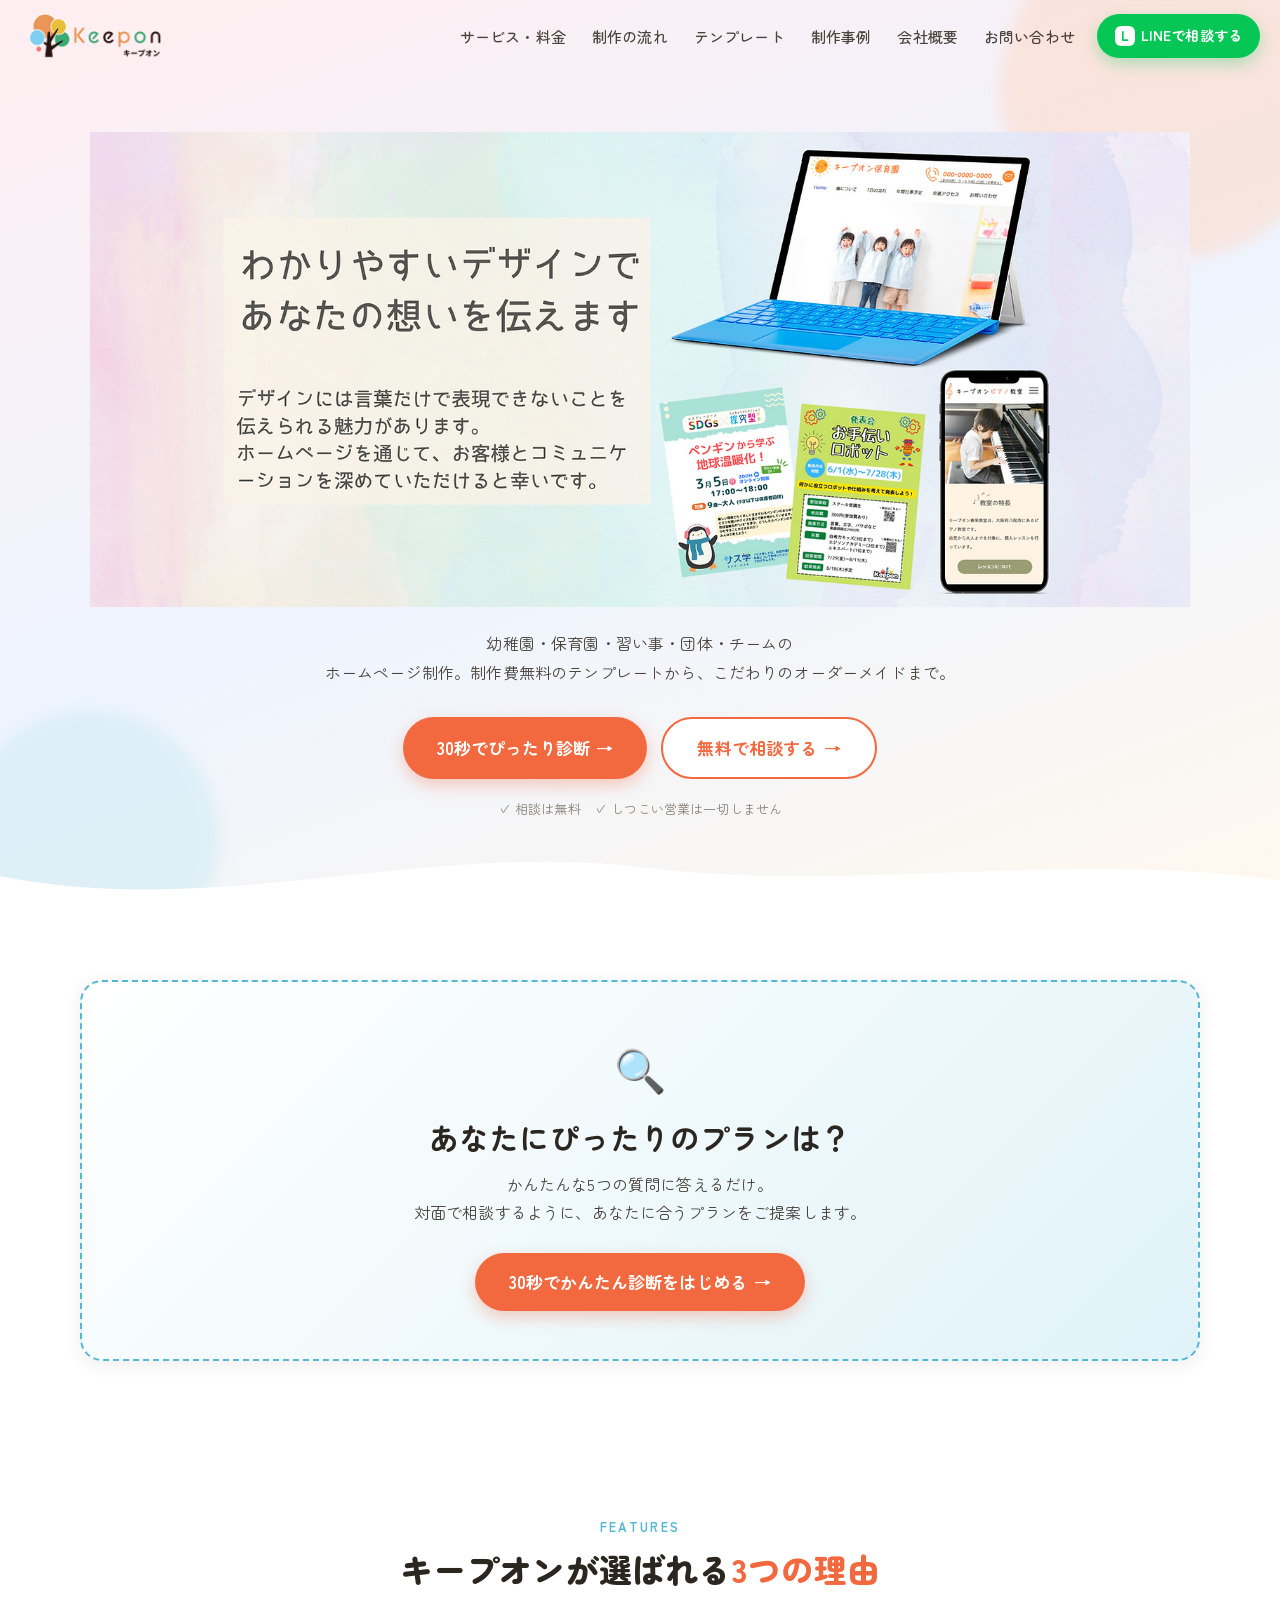
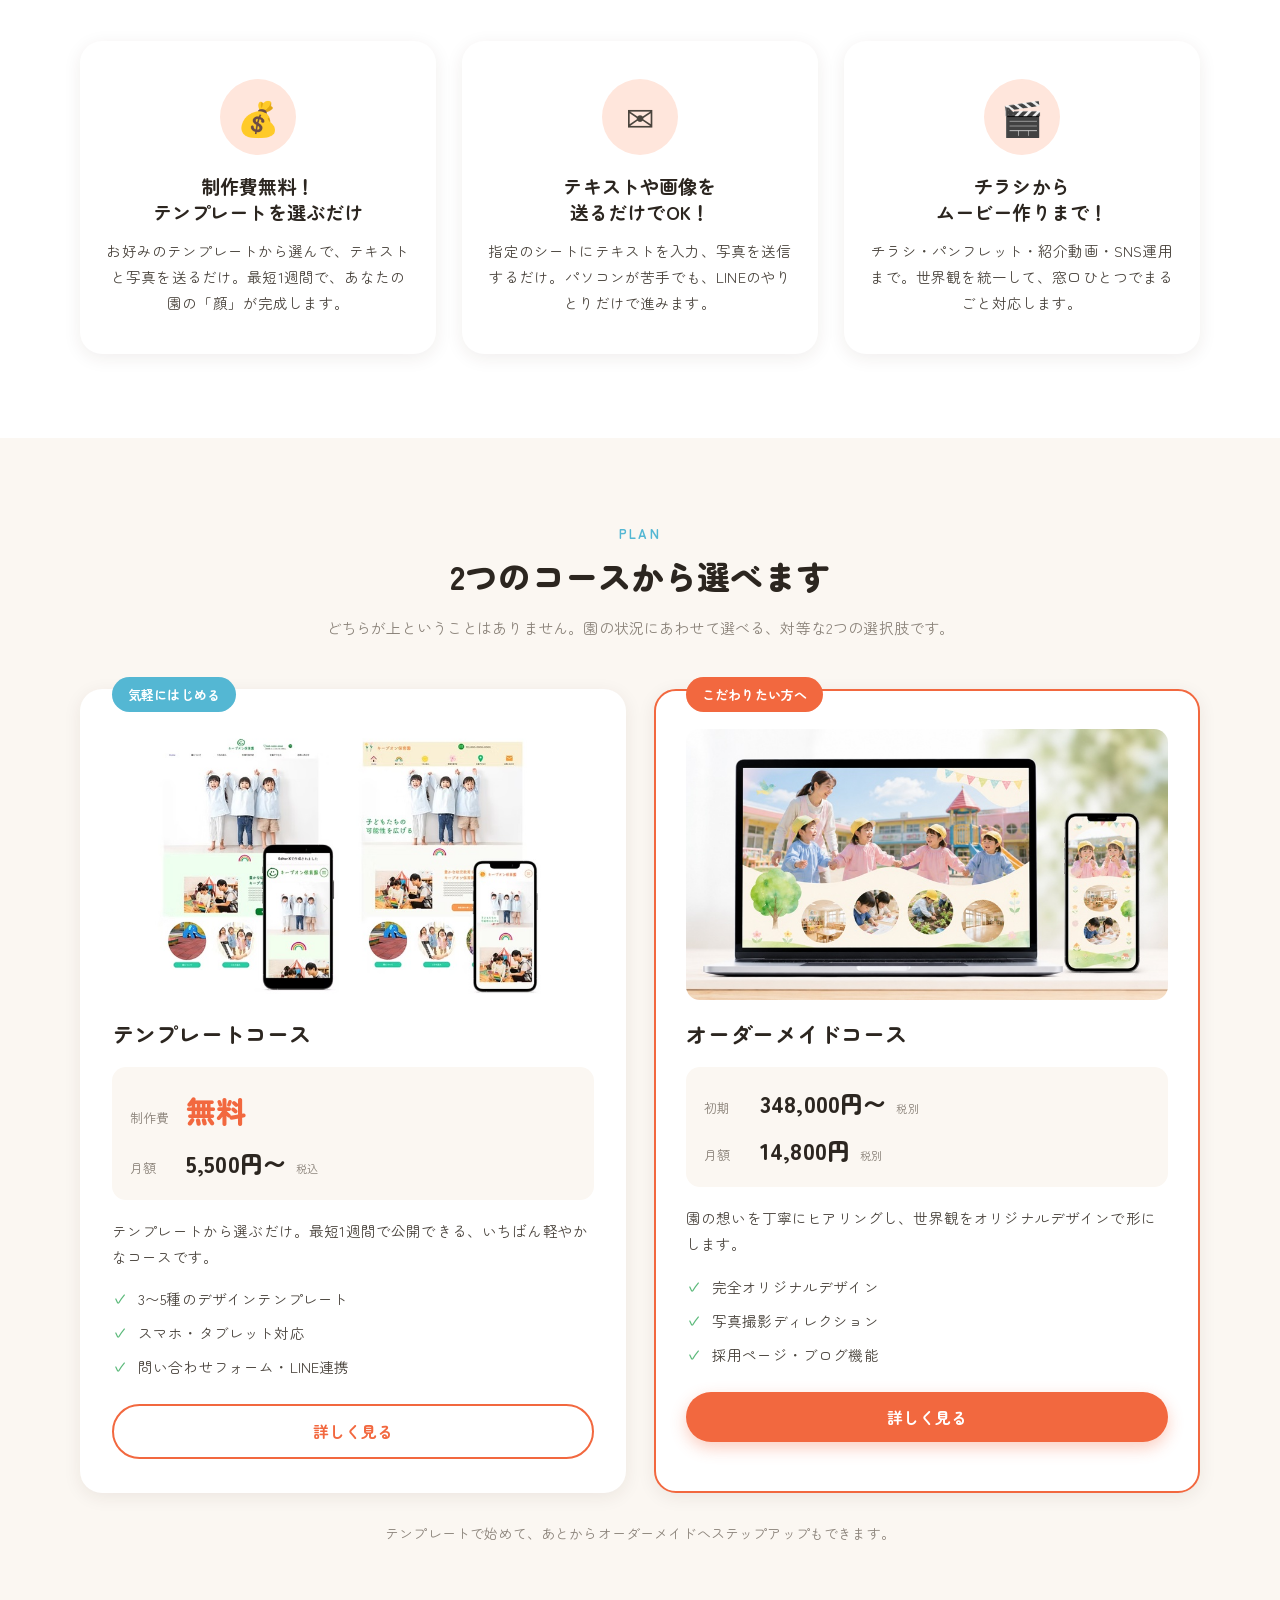
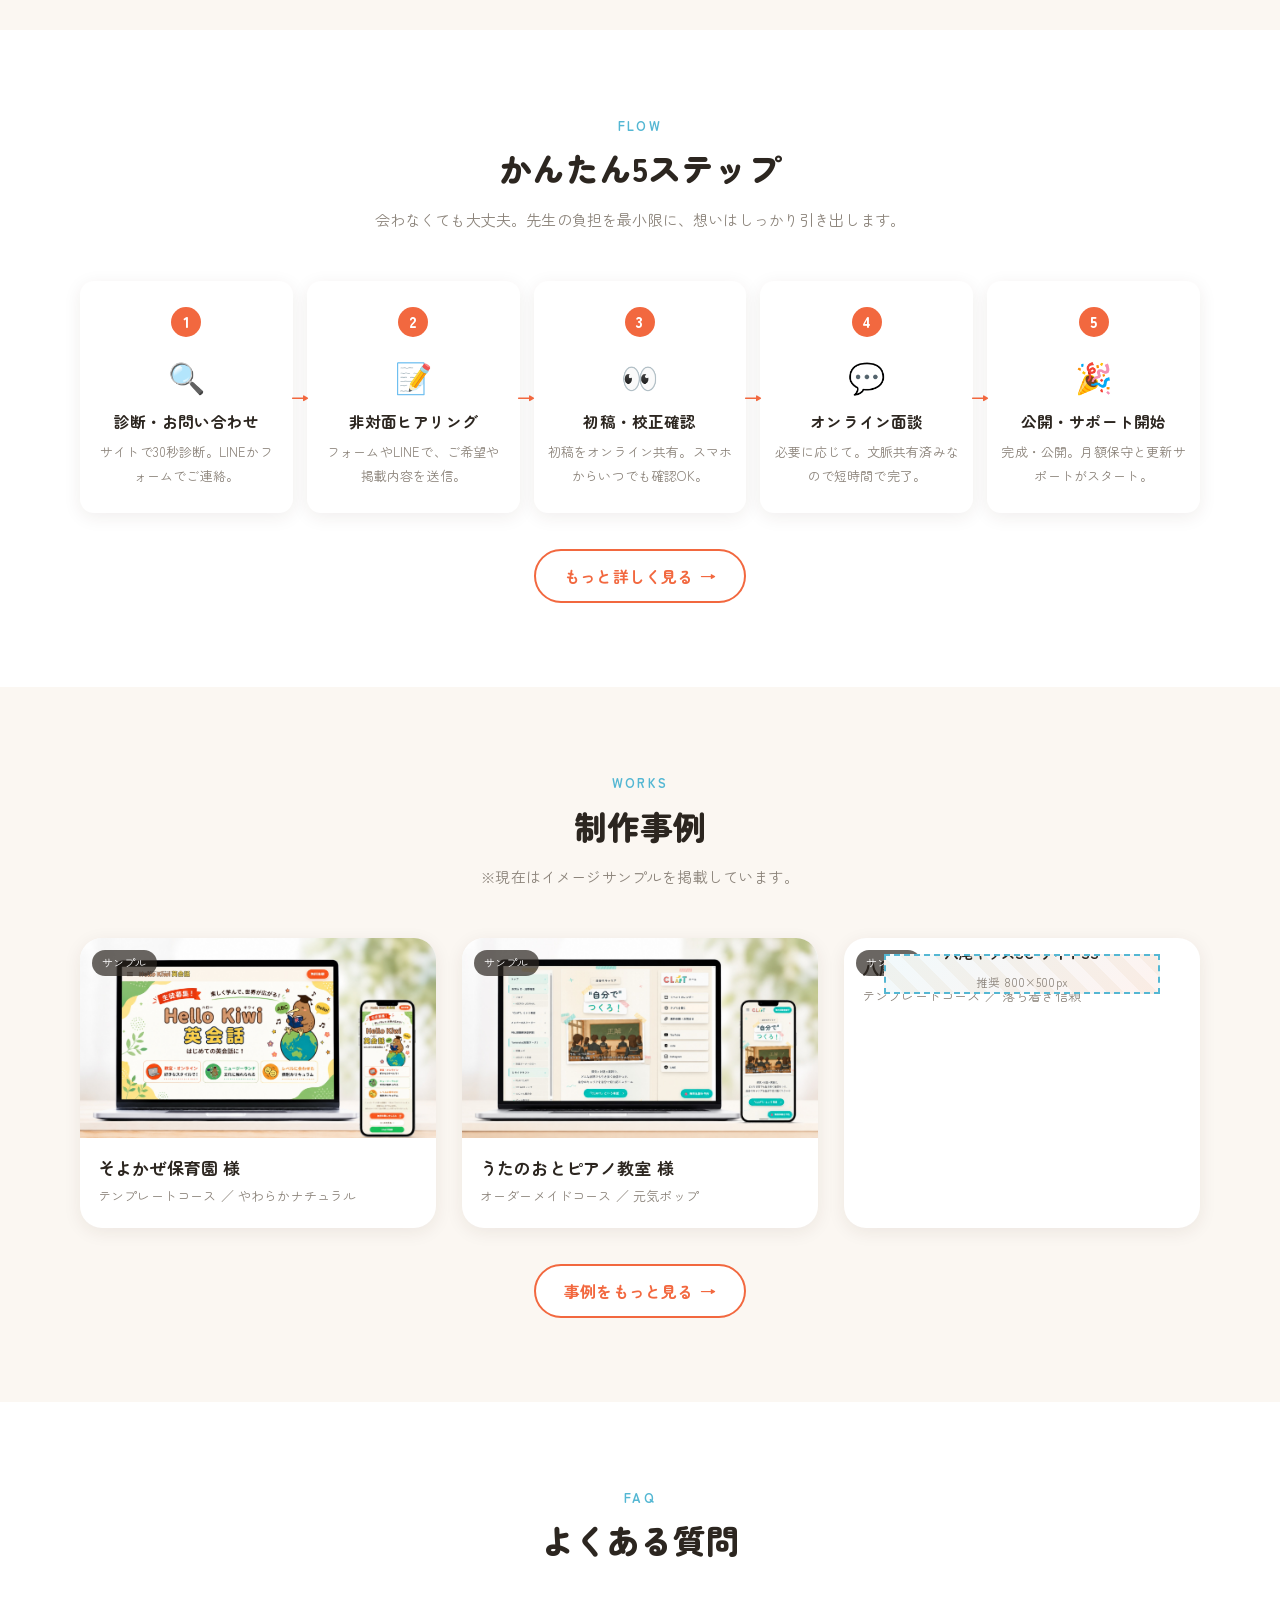
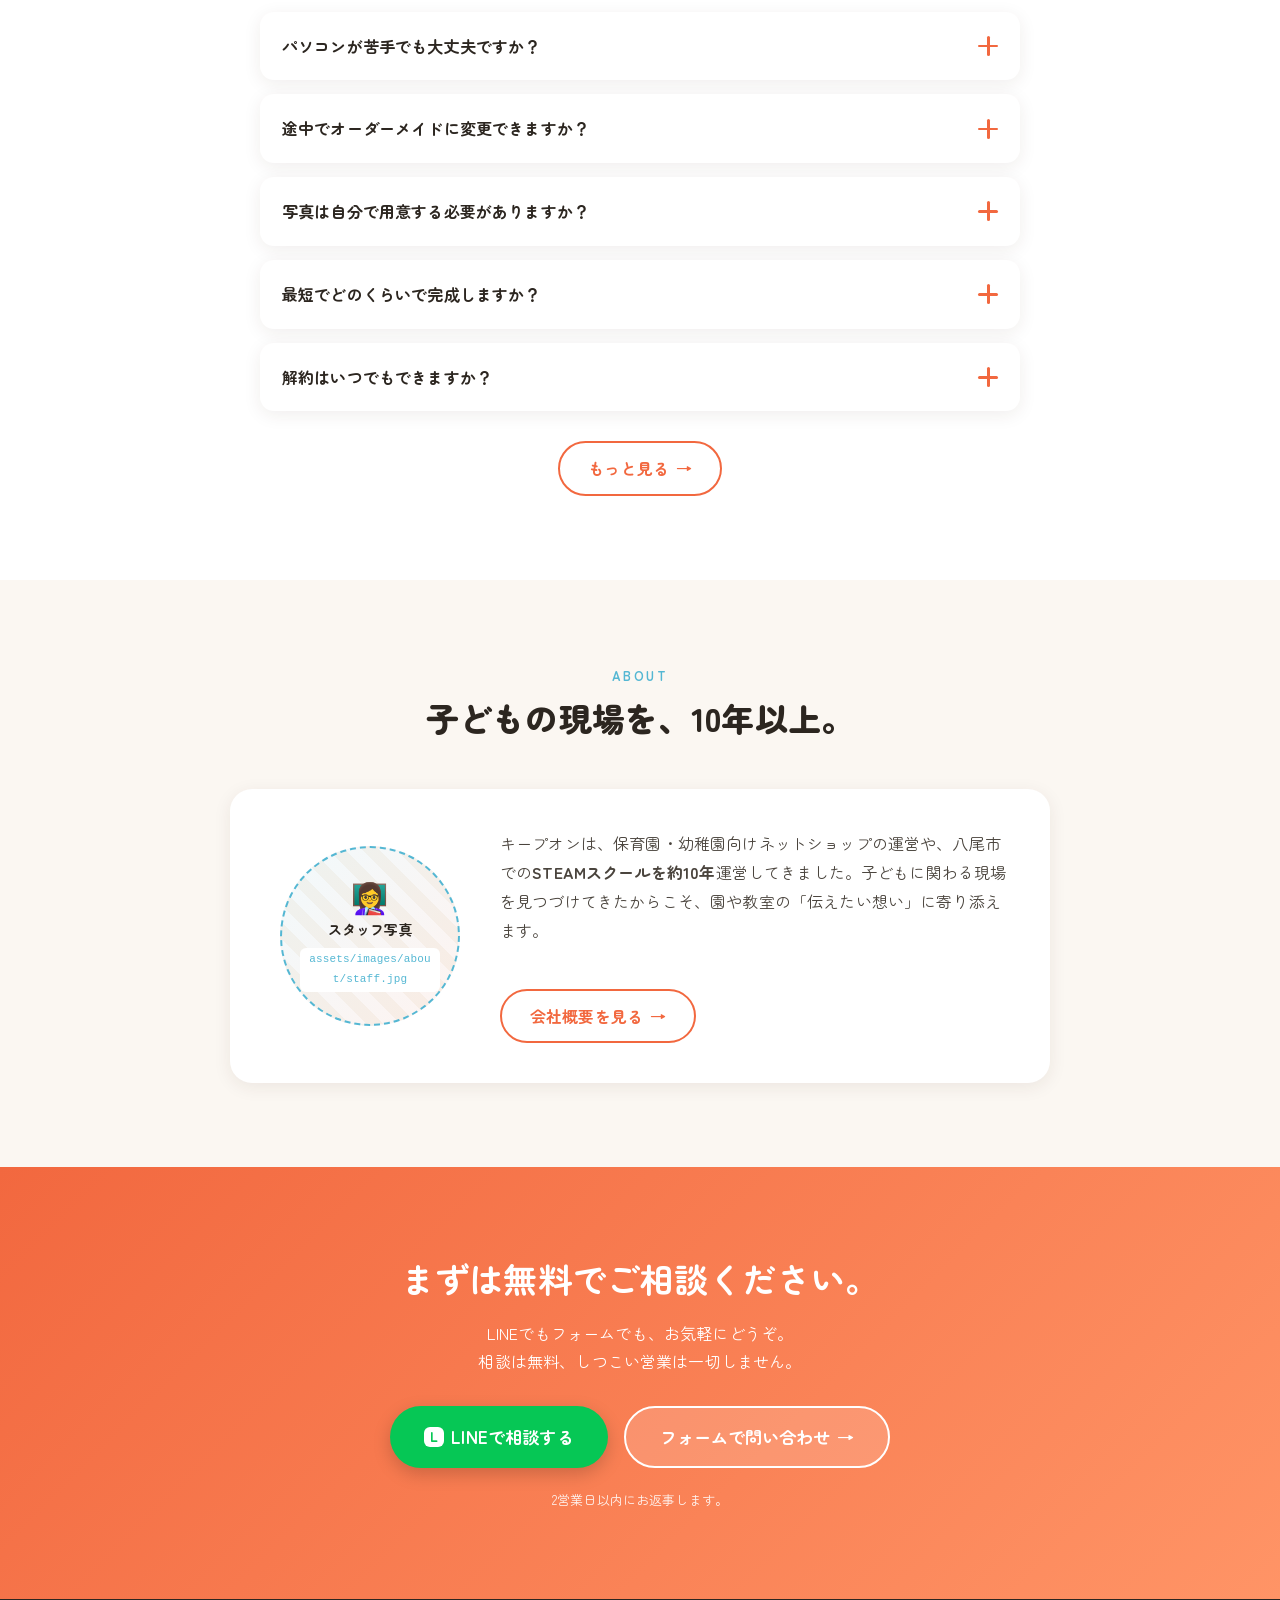
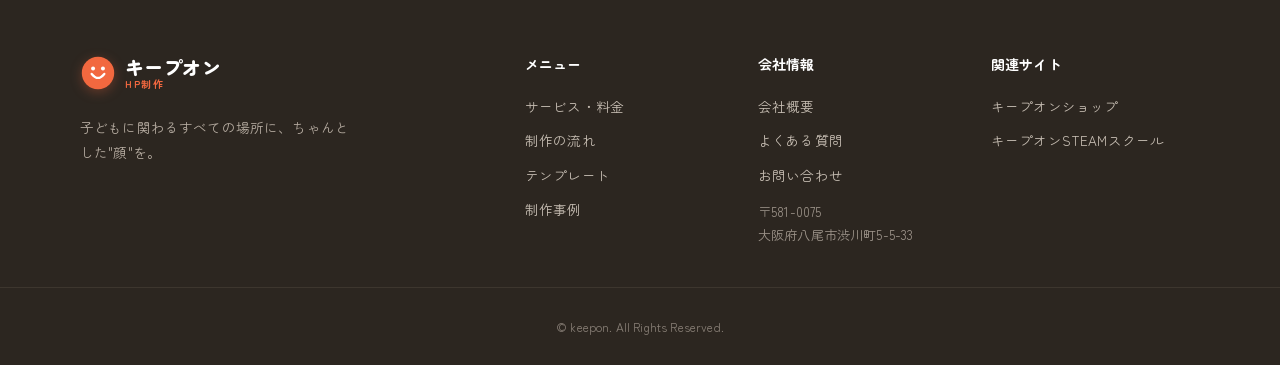
==== commit e3d1679b: "もも修正" ====
--- a/index.html
+++ b/index.html
@@ -36,8 +36,9 @@
     </div>
     <div class="hero__inner container">
       <div class="hero__copy reveal">
-        <p class="hero__eyebrow">子どもに関わるすべての場所へ</p>
-        <h1 class="hero__title">わかりやすいデザインで<br><span class="hl">あなたの想い</span>を伝えます</h1>
+        <h1 class="hero__image-wrap">
+          <img src="assets/images/hero/TOP.png" alt="子どもに関わるすべての場所へ。わかりやすいデザインであなたの想いを伝えます" class="hero__image">
+        </h1>
         <p class="hero__lead">幼稚園・保育園・習い事・団体・チームの<br>ホームページ制作。<br class="sp-only">制作費無料のテンプレートから、こだわりのオーダーメイドまで。</p>
         <div class="hero__cta">
           <button class="btn btn--primary btn--lg" data-open-diagnosis>30秒でぴったり診断 <span class="arr">→</span></button>
@@ -46,12 +47,6 @@
         <p class="hero__note">✓ 相談は無料　✓ しつこい営業は一切しません</p>
       </div>
 
-      <div class="hero__visual reveal" aria-hidden="true">
-        <div class="mock mock--laptop"><div class="mock__bar"><i></i><i></i><i></i></div><div class="mock__screen"><div class="ms-hero"></div><div class="ms-row"><span></span><span></span><span></span></div><div class="ms-line"></div><div class="ms-line short"></div></div></div>
-        <div class="mock mock--phone"><div class="mock__notch"></div><div class="mock__screen"><div class="ms-hero sm"></div><div class="ms-line"></div><div class="ms-line short"></div><div class="ms-btn"></div></div></div>
-        <div class="mock mock--flyer"><div class="fl-title"></div><div class="fl-img"></div><div class="ms-line"></div><div class="ms-line short"></div></div>
-        <span class="float-emoji fe-1">🎨</span><span class="float-emoji fe-2">✏️</span><span class="float-emoji fe-3">📱</span>
-      </div>
     </div>
     <div class="wave-divider" aria-hidden="true"><svg viewBox="0 0 1440 80" preserveAspectRatio="none"><path d="M0,40 C240,90 480,0 720,30 C960,60 1200,10 1440,45 L1440,80 L0,80 Z" fill="#ffffff"/></svg></div>
   </section>
@@ -107,13 +102,7 @@
       <div class="courses__grid">
         <article class="course-card reveal">
           <span class="course-card__tag tag--soft">気軽にはじめる</span>
-          <figure class="img-ph" style="aspect-ratio:16/9;margin-bottom:18px">
-            <!-- 画像差し替え: assets/images/courses/course-template.jpg -->
-            <span class="img-ph__ico">🖼️</span>
-            <span class="img-ph__label">テンプレート完成イメージ</span>
-            <span class="img-ph__size">推奨 800×450px</span>
-            <span class="img-ph__path">assets/images/courses/course-template.jpg</span>
-          </figure>
+          <img src="assets/images/courses/course-template.jpg" alt="テンプレート完成イメージ" class="course-card__image">
           <h3 class="course-card__name">テンプレートコース</h3>
           <div class="course-card__price">
             <p><span class="price-label">制作費</span><span class="price-big">無料</span></p>
@@ -126,13 +115,7 @@
 
         <article class="course-card course-card--accent reveal">
           <span class="course-card__tag tag--accent">こだわりたい方へ</span>
-          <figure class="img-ph" style="aspect-ratio:16/9;margin-bottom:18px">
-            <!-- 画像差し替え: assets/images/courses/course-custom.jpg -->
-            <span class="img-ph__ico">🖼️</span>
-            <span class="img-ph__label">オーダーメイド完成イメージ</span>
-            <span class="img-ph__size">推奨 800×450px</span>
-            <span class="img-ph__path">assets/images/courses/course-custom.jpg</span>
-          </figure>
+          <img src="assets/images/courses/course-custom.jpg" alt="オーダーメイド完成イメージ" class="course-card__image">
           <h3 class="course-card__name">オーダーメイドコース</h3>
           <div class="course-card__price">
             <p><span class="price-label">初期</span><span class="price-mid">348,000円〜</span><small>税別</small></p>
@@ -177,21 +160,13 @@
       <div class="works__grid">
         <article class="work-card reveal">
           <div class="work-card__thumb"><span class="work-card__badge">サンプル</span>
-            <figure class="img-ph img-ph--cover">
-              <!-- 画像差し替え: assets/images/works/work-soyokaze.jpg -->
-              <span class="img-ph__ico">🏫</span><span class="img-ph__label">そよかぜ保育園 サイトSS</span>
-              <span class="img-ph__size">推奨 800×500px</span><span class="img-ph__path">assets/images/works/work-soyokaze.jpg</span>
-            </figure>
+            <img src="assets/images/works/work-soyokaze.jpg" alt="そよかぜ保育園 サイトSS" class="work-card__image">
           </div>
           <h3>そよかぜ保育園 様</h3><p class="work-card__meta">テンプレートコース ／ やわらかナチュラル</p>
         </article>
         <article class="work-card reveal">
           <div class="work-card__thumb"><span class="work-card__badge">サンプル</span>
-            <figure class="img-ph img-ph--cover">
-              <!-- 画像差し替え: assets/images/works/work-utanooto.jpg -->
-              <span class="img-ph__ico">🎹</span><span class="img-ph__label">うたのおとピアノ教室 SS</span>
-              <span class="img-ph__size">推奨 800×500px</span><span class="img-ph__path">assets/images/works/work-utanooto.jpg</span>
-            </figure>
+            <img src="assets/images/works/work-utanooto.jpg" alt="うたのおとピアノ教室 SS" class="work-card__image">
           </div>
           <h3>うたのおとピアノ教室 様</h3><p class="work-card__meta">オーダーメイドコース ／ 元気ポップ</p>
         </article>
--- a/assets/css/style.css
+++ b/assets/css/style.css
@@ -96,6 +96,7 @@
 .header.is-scrolled { background: rgba(255,255,255,.88); backdrop-filter: blur(10px); box-shadow: 0 2px 14px rgba(60,40,20,.07); }
 .header__inner { display: flex; align-items: center; gap: 20px; width: min(100% - 40px, 1240px); margin-inline: auto; height: 72px; }
 .logo { display: inline-flex; align-items: center; gap: 9px; font-weight: 900; }
+.logo__image { display: block; width: 150px; max-width: 100%; height: auto; object-fit: contain; }
 .logo__mark { display: grid; place-items: center; filter: drop-shadow(0 3px 6px rgba(242,104,63,.3)); }
 .logo__text { font-size: 19px; color: var(--t-head); line-height: 1.1; display: flex; flex-direction: column; }
 .logo__text small { font-size: 10px; color: var(--c-primary); font-weight: 700; letter-spacing: .15em; }
@@ -118,12 +119,15 @@
 .blob--1 { width: 340px; height: 340px; background: #FFD9C7; top: -80px; right: -60px; }
 .blob--2 { width: 260px; height: 260px; background: #CDEBF5; bottom: -60px; left: -40px; }
 .blob--3 { width: 180px; height: 180px; background: #FFE9B0; top: 40%; left: 46%; opacity: .4; }
-.hero__inner { position: relative; display: grid; grid-template-columns: 1.05fr .95fr; gap: 40px; align-items: center; }
+.hero__inner { position: relative; }
+.hero__copy { max-width: 1100px; margin-inline: auto; text-align: center; }
+.hero__image-wrap { margin: 0; }
+.hero__image { display: block; width: 100%; height: auto; object-fit: contain; }
 .hero__eyebrow { color: var(--c-primary); font-weight: 700; font-size: 15px; letter-spacing: .08em; margin-bottom: 12px; }
 .hero__title { font-size: clamp(28px, 4.4vw, 46px); font-weight: 900; letter-spacing: .01em; }
 .hero__title .hl { background: linear-gradient(transparent 62%, #FFD79E 62%); }
 .hero__lead { margin: 22px 0 30px; font-size: 16px; color: var(--t-body); }
-.hero__cta { display: flex; flex-wrap: wrap; gap: 14px; }
+.hero__cta { display: flex; flex-wrap: wrap; justify-content: center; gap: 14px; }
 .hero__note { margin-top: 18px; font-size: 13px; color: var(--t-mute); }
 
 /* Hero visual / mockups */
@@ -189,6 +193,7 @@
 .course-card:hover { transform: translateY(-5px); box-shadow: var(--shadow-hi); }
 .course-card--accent { border-color: var(--c-primary); }
 .course-card__tag { position: absolute; top: -14px; left: 30px; font-size: 13px; font-weight: 700; padding: 6px 16px; border-radius: 999px; }
+.course-card__image { display: block; width: 100%; height: auto; object-fit: contain; border-radius: var(--radius); margin-bottom: 18px; }
 .tag--soft { background: var(--c-accent); color: #fff; }
 .tag--accent { background: var(--c-primary); color: #fff; }
 .course-card__name { font-size: 22px; margin: 8px 0 18px; }
@@ -218,7 +223,8 @@
 .works__grid { display: grid; grid-template-columns: repeat(3, 1fr); gap: 26px; }
 .work-card { background: #fff; border-radius: var(--radius-lg); overflow: hidden; box-shadow: var(--shadow); transition: transform .2s ease, box-shadow .2s ease; }
 .work-card:hover { transform: translateY(-6px); box-shadow: var(--shadow-hi); }
-.work-card__thumb { position: relative; aspect-ratio: 16/10; display: grid; place-items: center; }
+.work-card__thumb { position: relative; display: grid; place-items: center; }
+.work-card__image { display: block; width: 100%; height: auto; object-fit: contain; }
 .thumb--natural { background: linear-gradient(135deg, #FFE3D0, #FCEFD9); }
 .thumb--pop { background: linear-gradient(135deg, #FFD7E2, #D7ECFF); }
 .thumb--trust { background: linear-gradient(135deg, #D9EEF5, #E3E9F7); }
@@ -506,6 +512,7 @@
   .hamburger { display: flex; order: 3; }
   .header__cta { margin-left: auto; }
   .header__inner { gap: 10px; }
+  .logo__image { width: 120px; }
   .logo__text { font-size: 17px; }
 
   /* hero */
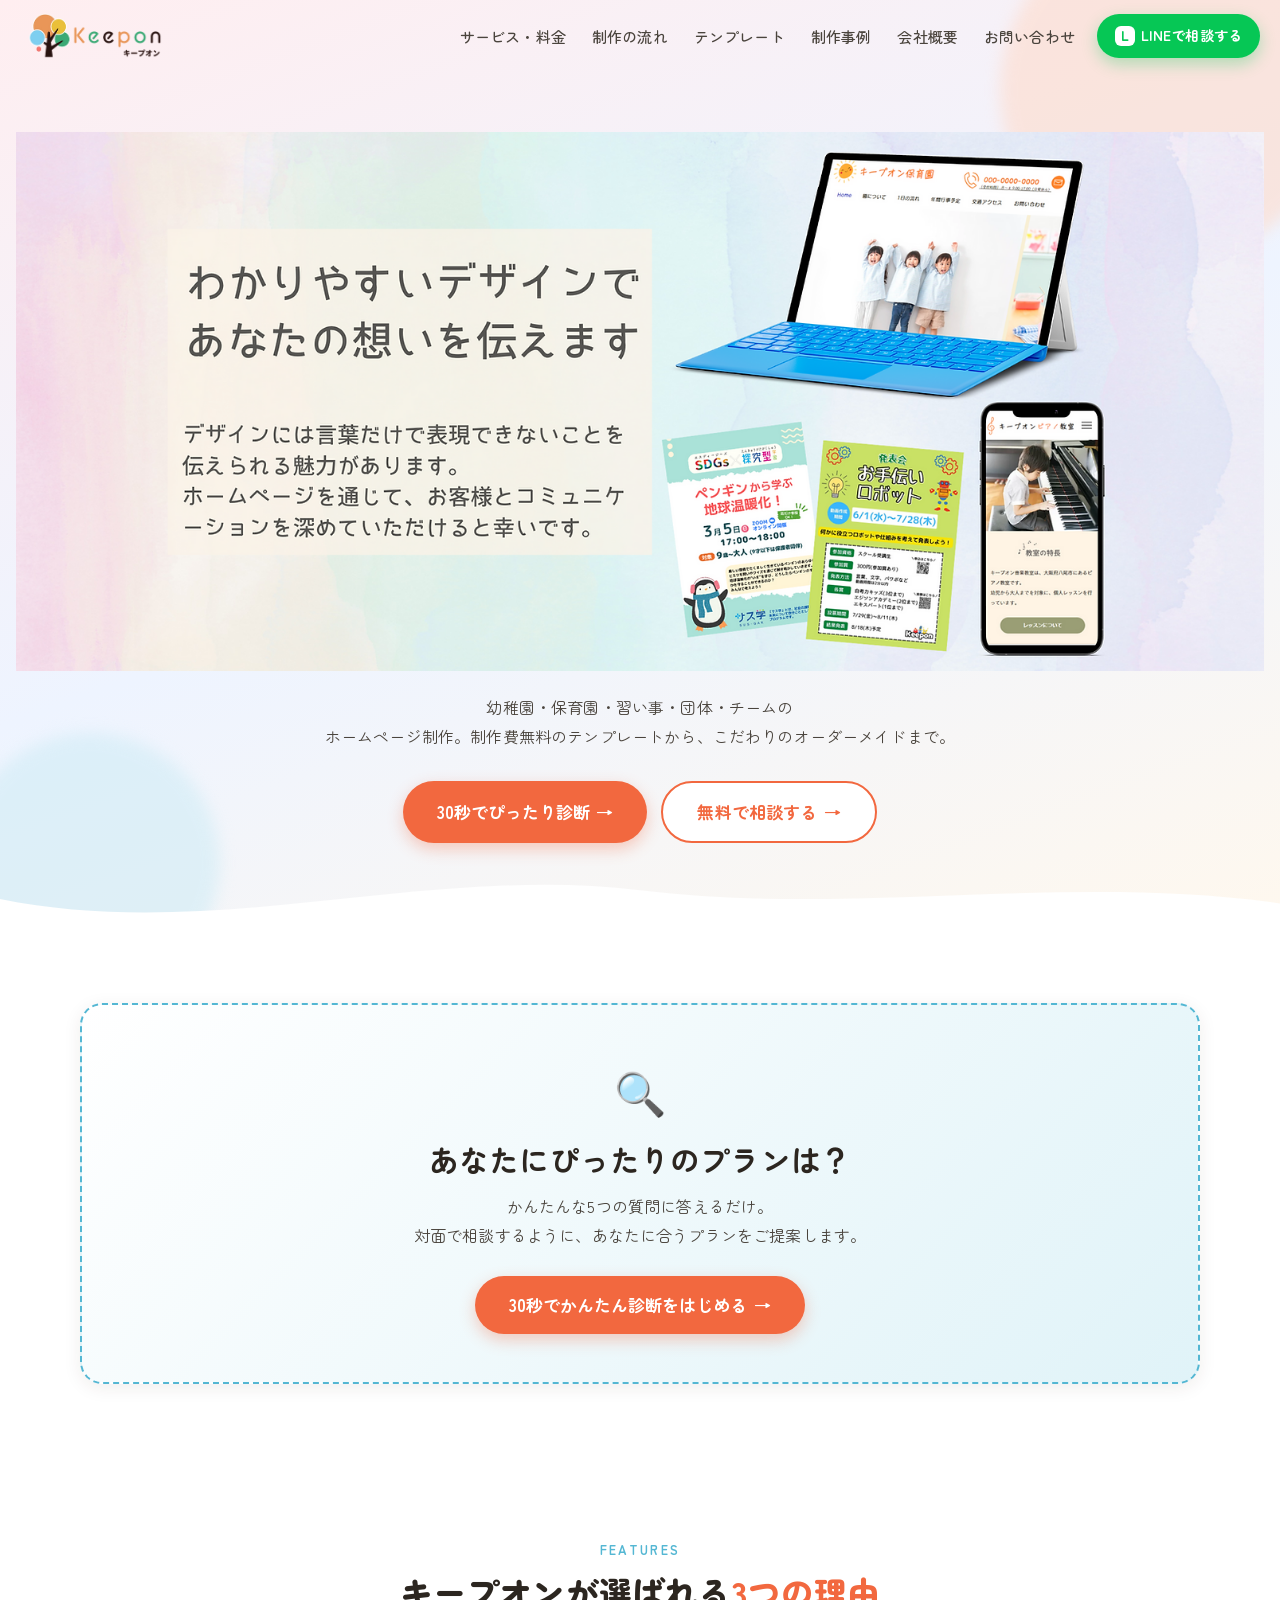
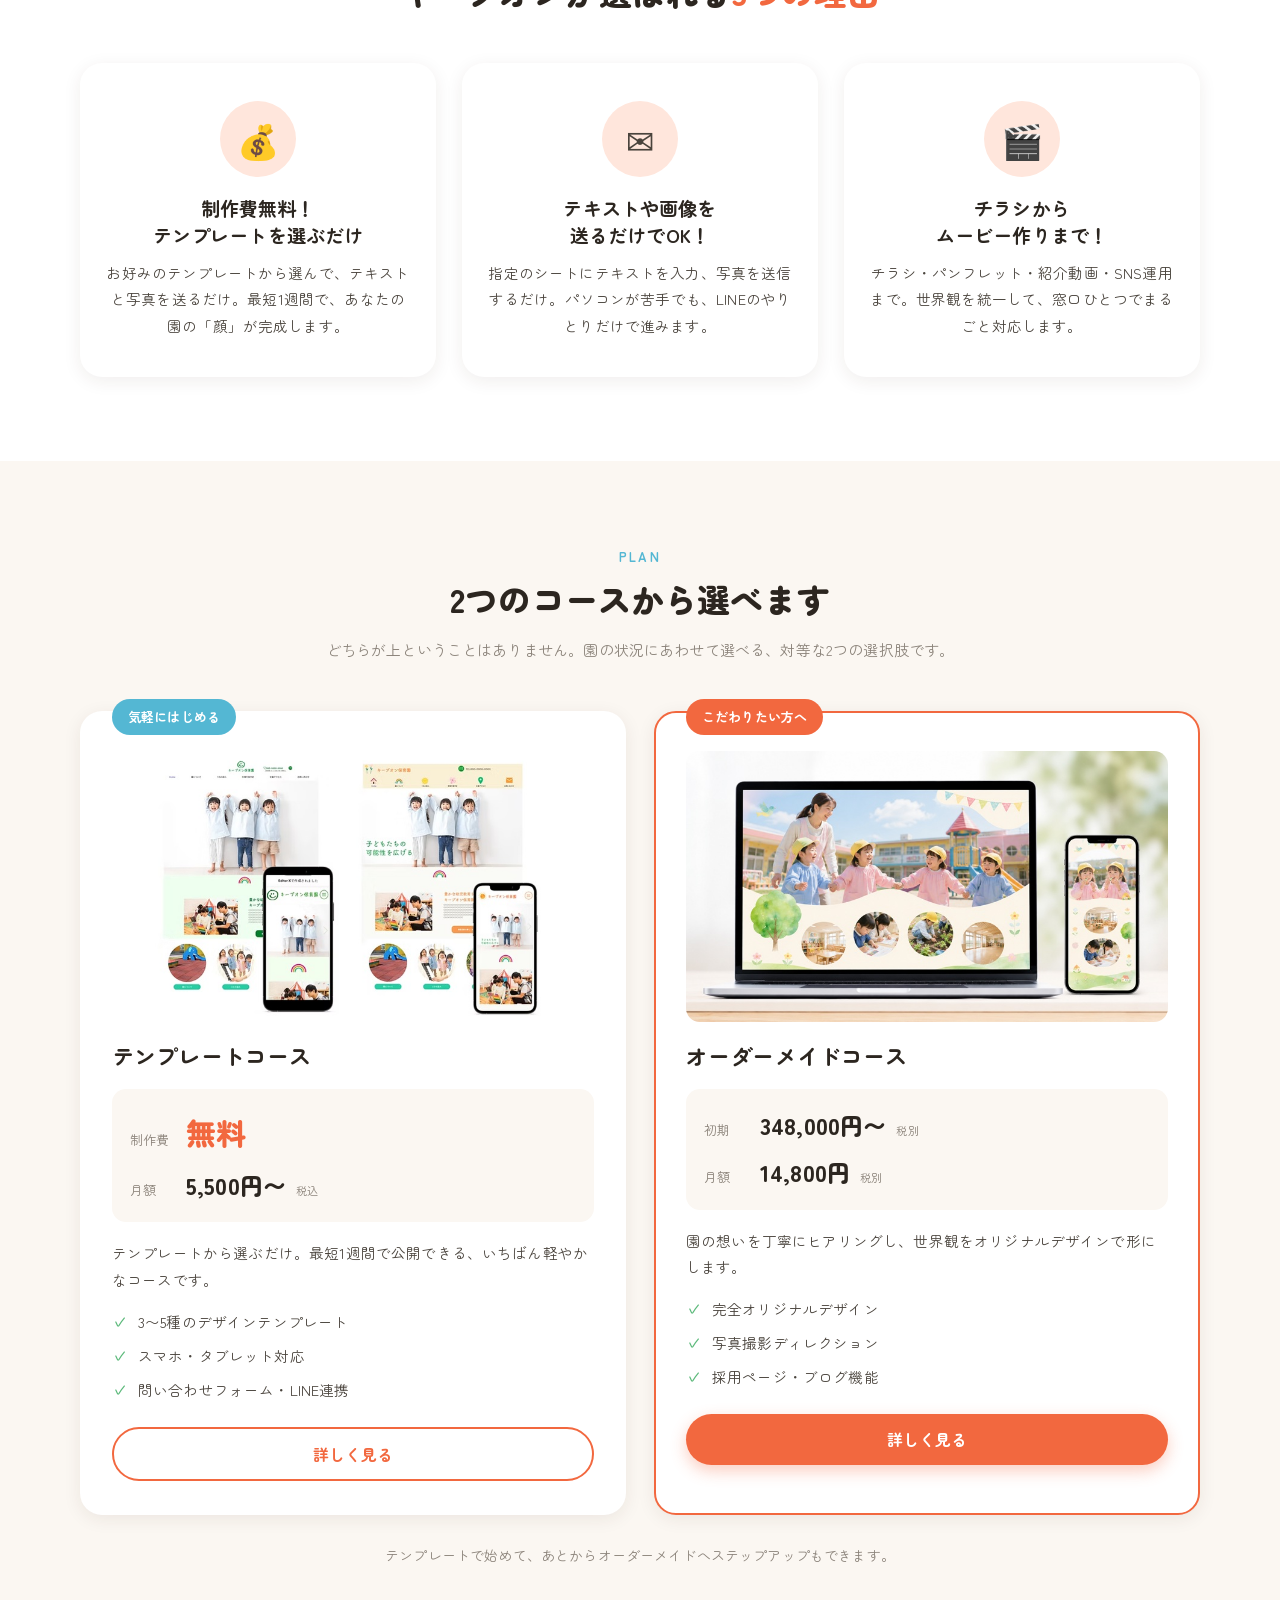
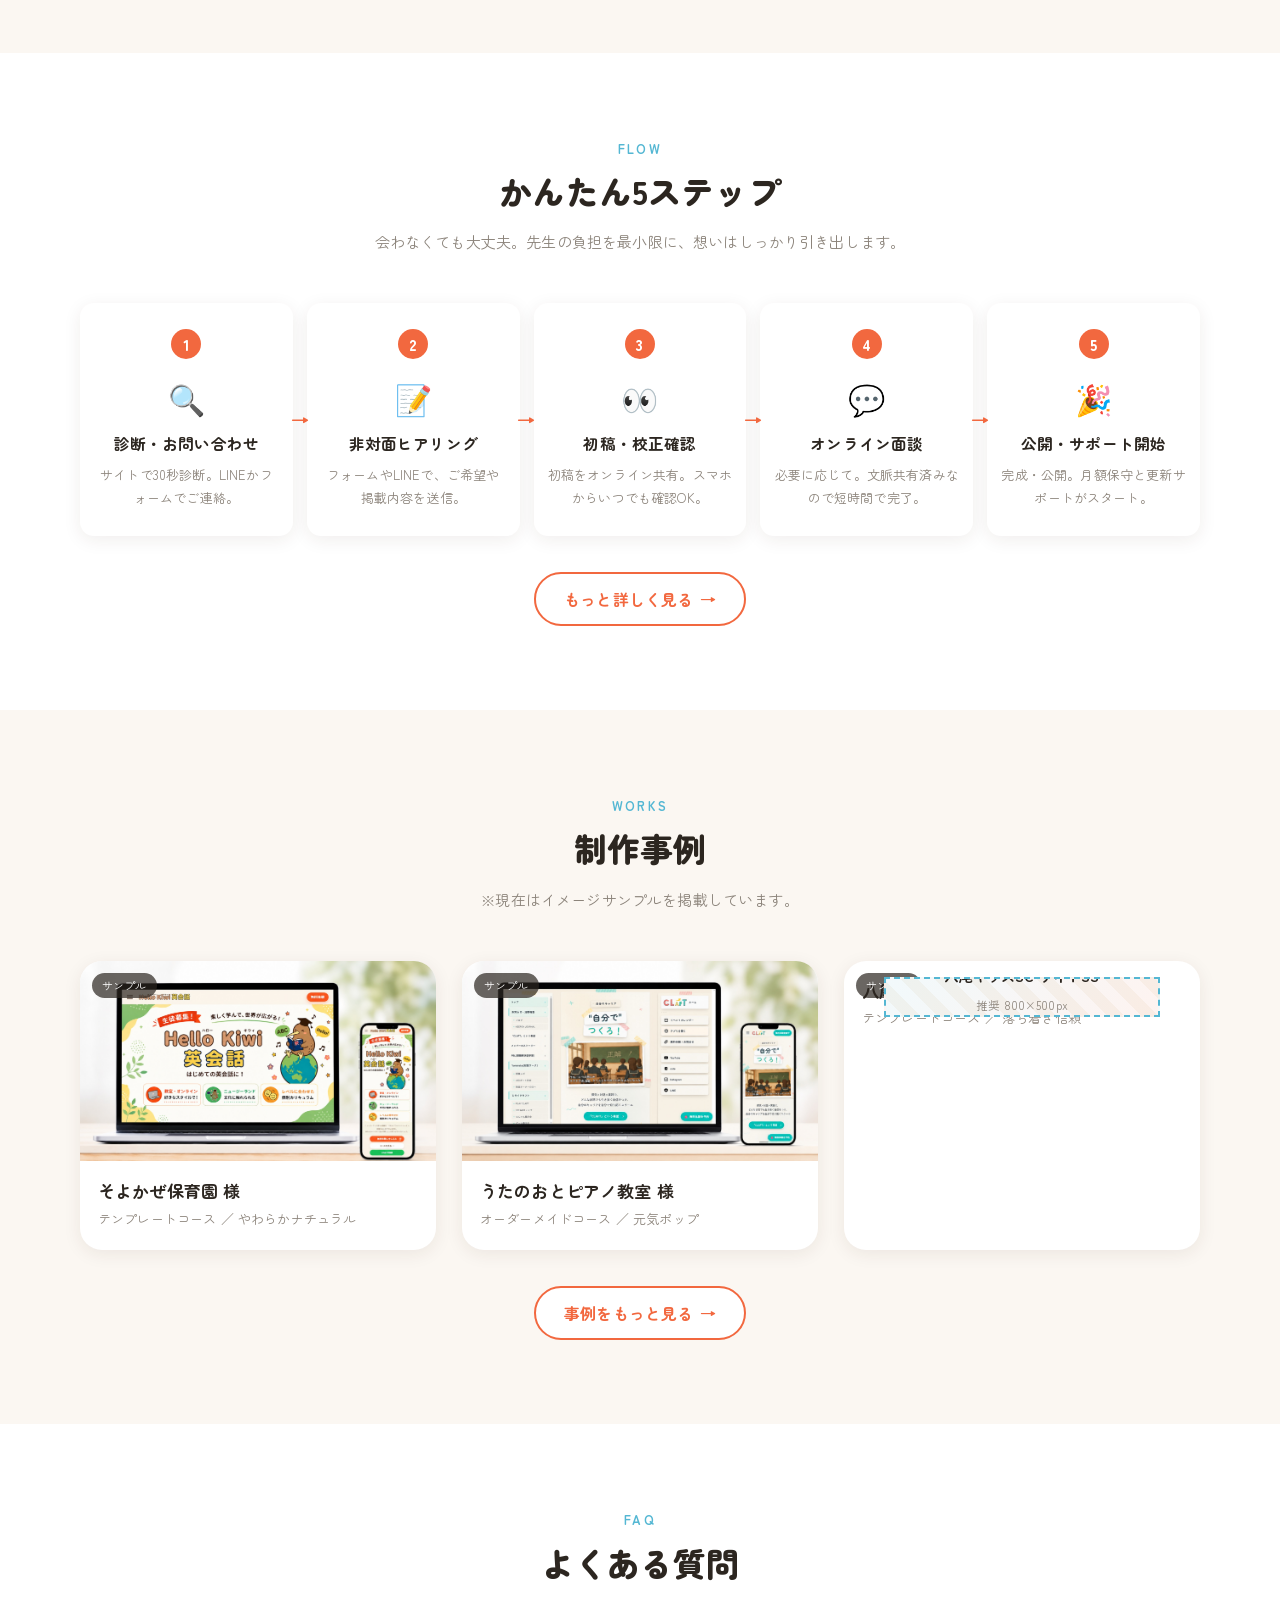
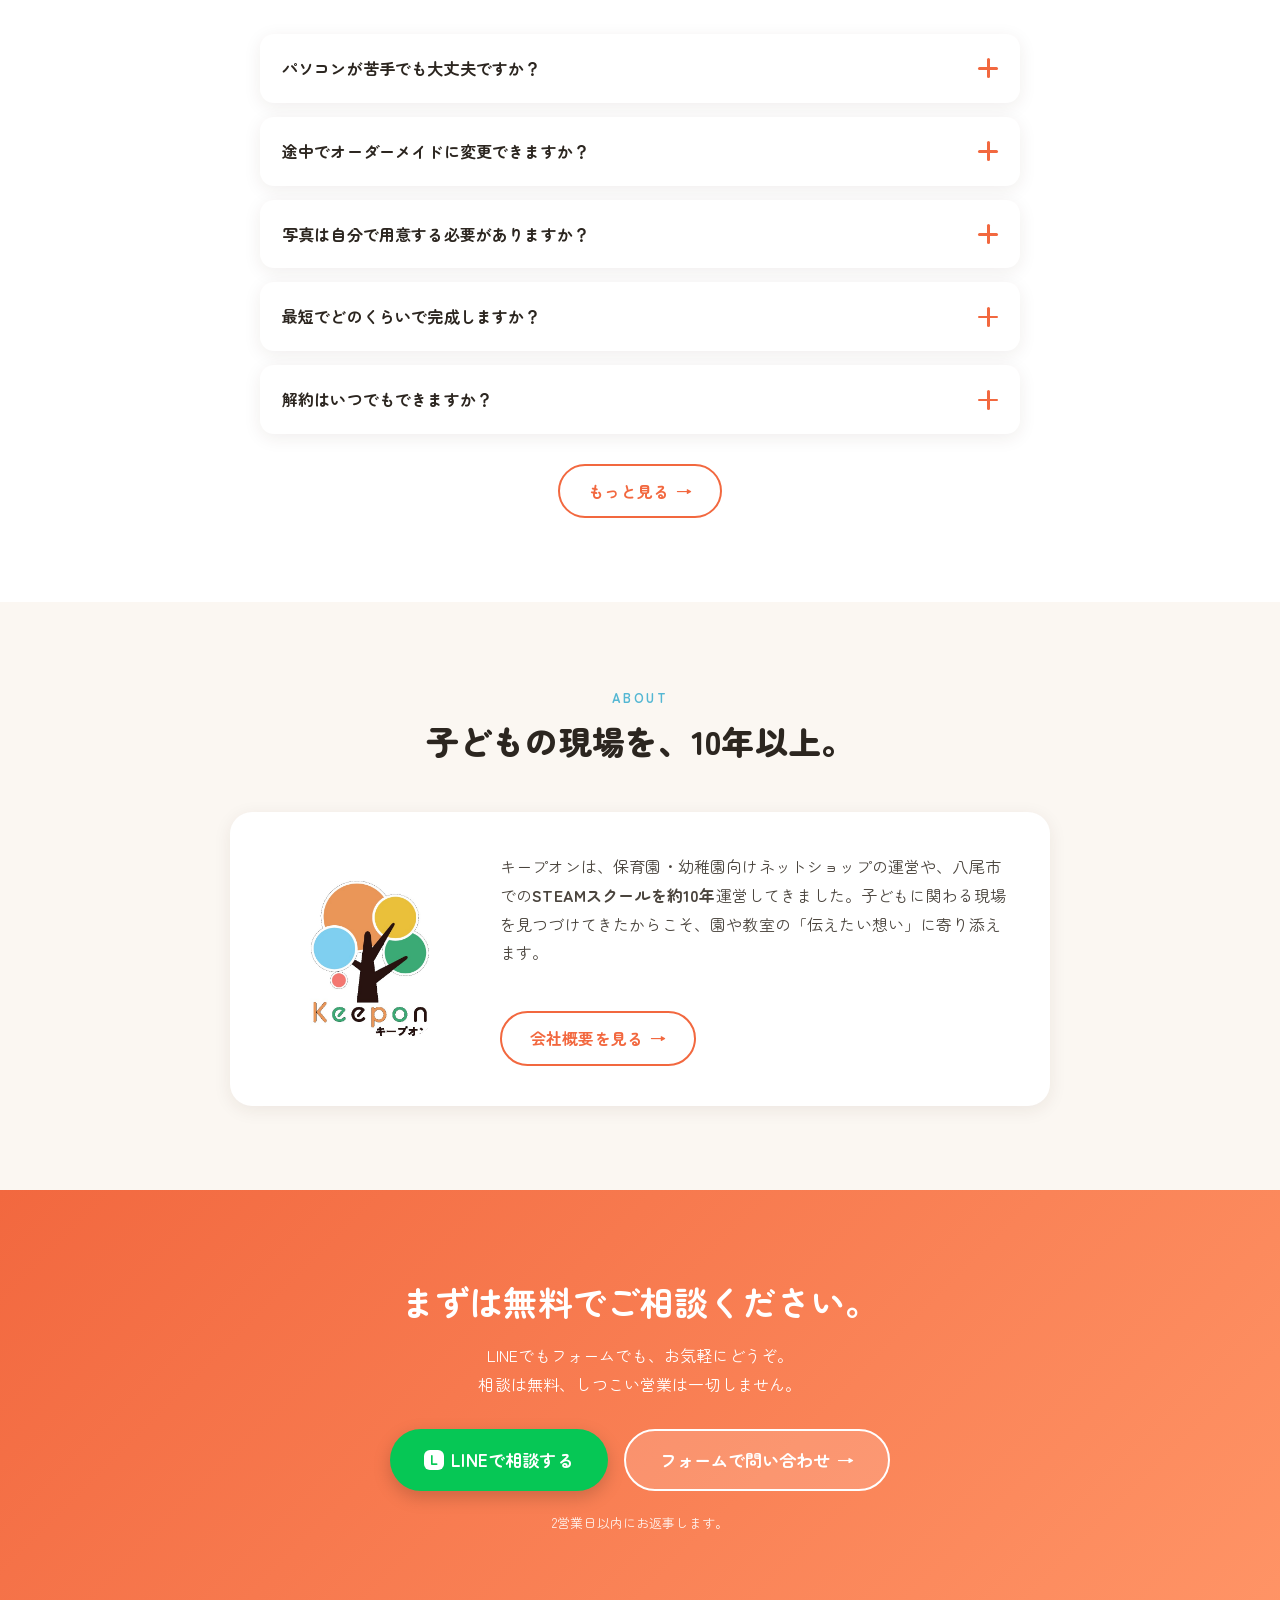
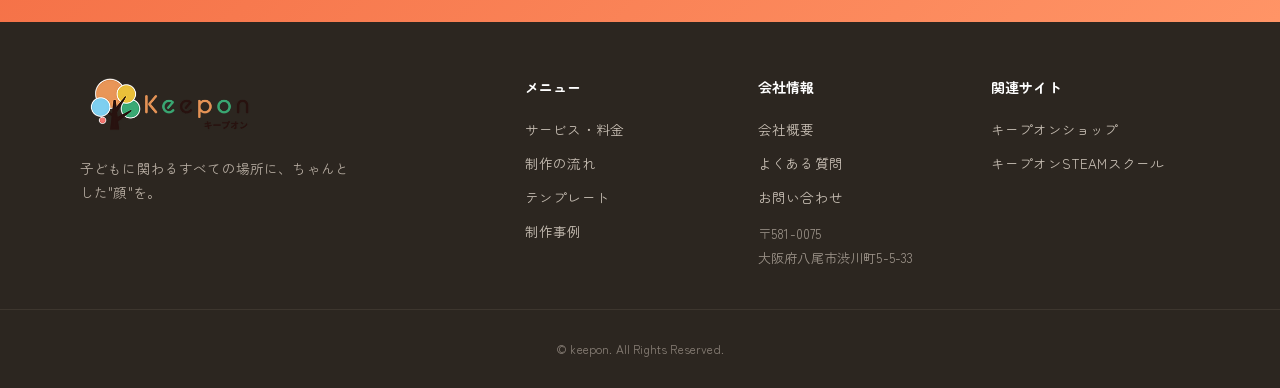
==== commit 8602b1bd: "もも修正" ====
--- a/index.html
+++ b/index.html
@@ -44,7 +44,6 @@
           <button class="btn btn--primary btn--lg" data-open-diagnosis>30秒でぴったり診断 <span class="arr">→</span></button>
           <a href="contact.html" class="btn btn--ghost btn--lg">無料で相談する <span class="arr">→</span></a>
         </div>
-        <p class="hero__note">✓ 相談は無料　✓ しつこい営業は一切しません</p>
       </div>
 
     </div>
@@ -205,11 +204,7 @@
     <div class="container">
       <header class="section__head reveal"><p class="section__eyebrow">ABOUT</p><h2 class="section__title">子どもの現場を、10年以上。</h2></header>
       <div class="about__inner home-about reveal">
-        <figure class="img-ph img-ph--round" style="width:180px;height:180px;margin:0 auto">
-          <!-- 画像差し替え: assets/images/about/staff.jpg -->
-          <span class="img-ph__ico">👩‍🏫</span><span class="img-ph__label">スタッフ写真</span>
-          <span class="img-ph__path">assets/images/about/staff.jpg</span>
-        </figure>
+        <img src="assets/images/about/staff.jpg" alt="キープオンのスタッフ" class="home-about__staff">
         <div>
           <p class="about__lead">キープオンは、保育園・幼稚園向けネットショップの運営や、八尾市での<strong>STEAMスクールを約10年</strong>運営してきました。子どもに関わる現場を見つづけてきたからこそ、園や教室の「伝えたい想い」に寄り添えます。</p>
           <a href="about.html" class="btn btn--ghost" style="margin-top:18px">会社概要を見る <span class="arr">→</span></a>
--- a/assets/css/style.css
+++ b/assets/css/style.css
@@ -120,8 +120,8 @@
 .blob--2 { width: 260px; height: 260px; background: #CDEBF5; bottom: -60px; left: -40px; }
 .blob--3 { width: 180px; height: 180px; background: #FFE9B0; top: 40%; left: 46%; opacity: .4; }
 .hero__inner { position: relative; }
-.hero__copy { max-width: 1100px; margin-inline: auto; text-align: center; }
-.hero__image-wrap { margin: 0; }
+.hero__copy { margin-inline: auto; text-align: center; }
+.hero__image-wrap { width: min(1400px, calc(100vw - 32px)); margin: 0 50%; transform: translateX(-50%); }
 .hero__image { display: block; width: 100%; height: auto; object-fit: contain; }
 .hero__eyebrow { color: var(--c-primary); font-weight: 700; font-size: 15px; letter-spacing: .08em; margin-bottom: 12px; }
 .hero__title { font-size: clamp(28px, 4.4vw, 46px); font-weight: 900; letter-spacing: .01em; }
@@ -250,6 +250,7 @@
 /* ---------- About ---------- */
 .about__inner { max-width: 820px; margin-inline: auto; background: #fff; border-radius: var(--radius-lg); padding: 40px; box-shadow: var(--shadow); }
 .home-about { display: grid; grid-template-columns: 200px 1fr; gap: 30px; align-items: center; }
+.home-about__staff { display: block; width: 180px; max-width: 100%; height: auto; object-fit: contain; border-radius: 50%; margin: 0 auto; }
 @media (max-width: 767px) { .home-about { grid-template-columns: 1fr; text-align: center; } }
 .about__lead { font-size: 16px; margin-bottom: 26px; }
 .about__table { display: grid; gap: 0; }
@@ -269,6 +270,7 @@
 .footer { background: #2c2620; color: #e8ded3; padding: 56px 0 0; }
 .footer__inner { display: grid; grid-template-columns: 1.2fr 2fr; gap: 40px; }
 .logo--footer .logo__text { color: #fff; }
+.logo__image--footer { width: 180px; }
 .footer__tagline { margin-top: 16px; font-size: 13.5px; color: #b8aea3; max-width: 280px; }
 .footer__nav { display: grid; grid-template-columns: repeat(3, 1fr); gap: 24px; }
 .footer__nav h4 { color: #fff; font-size: 14px; margin-bottom: 14px; }
